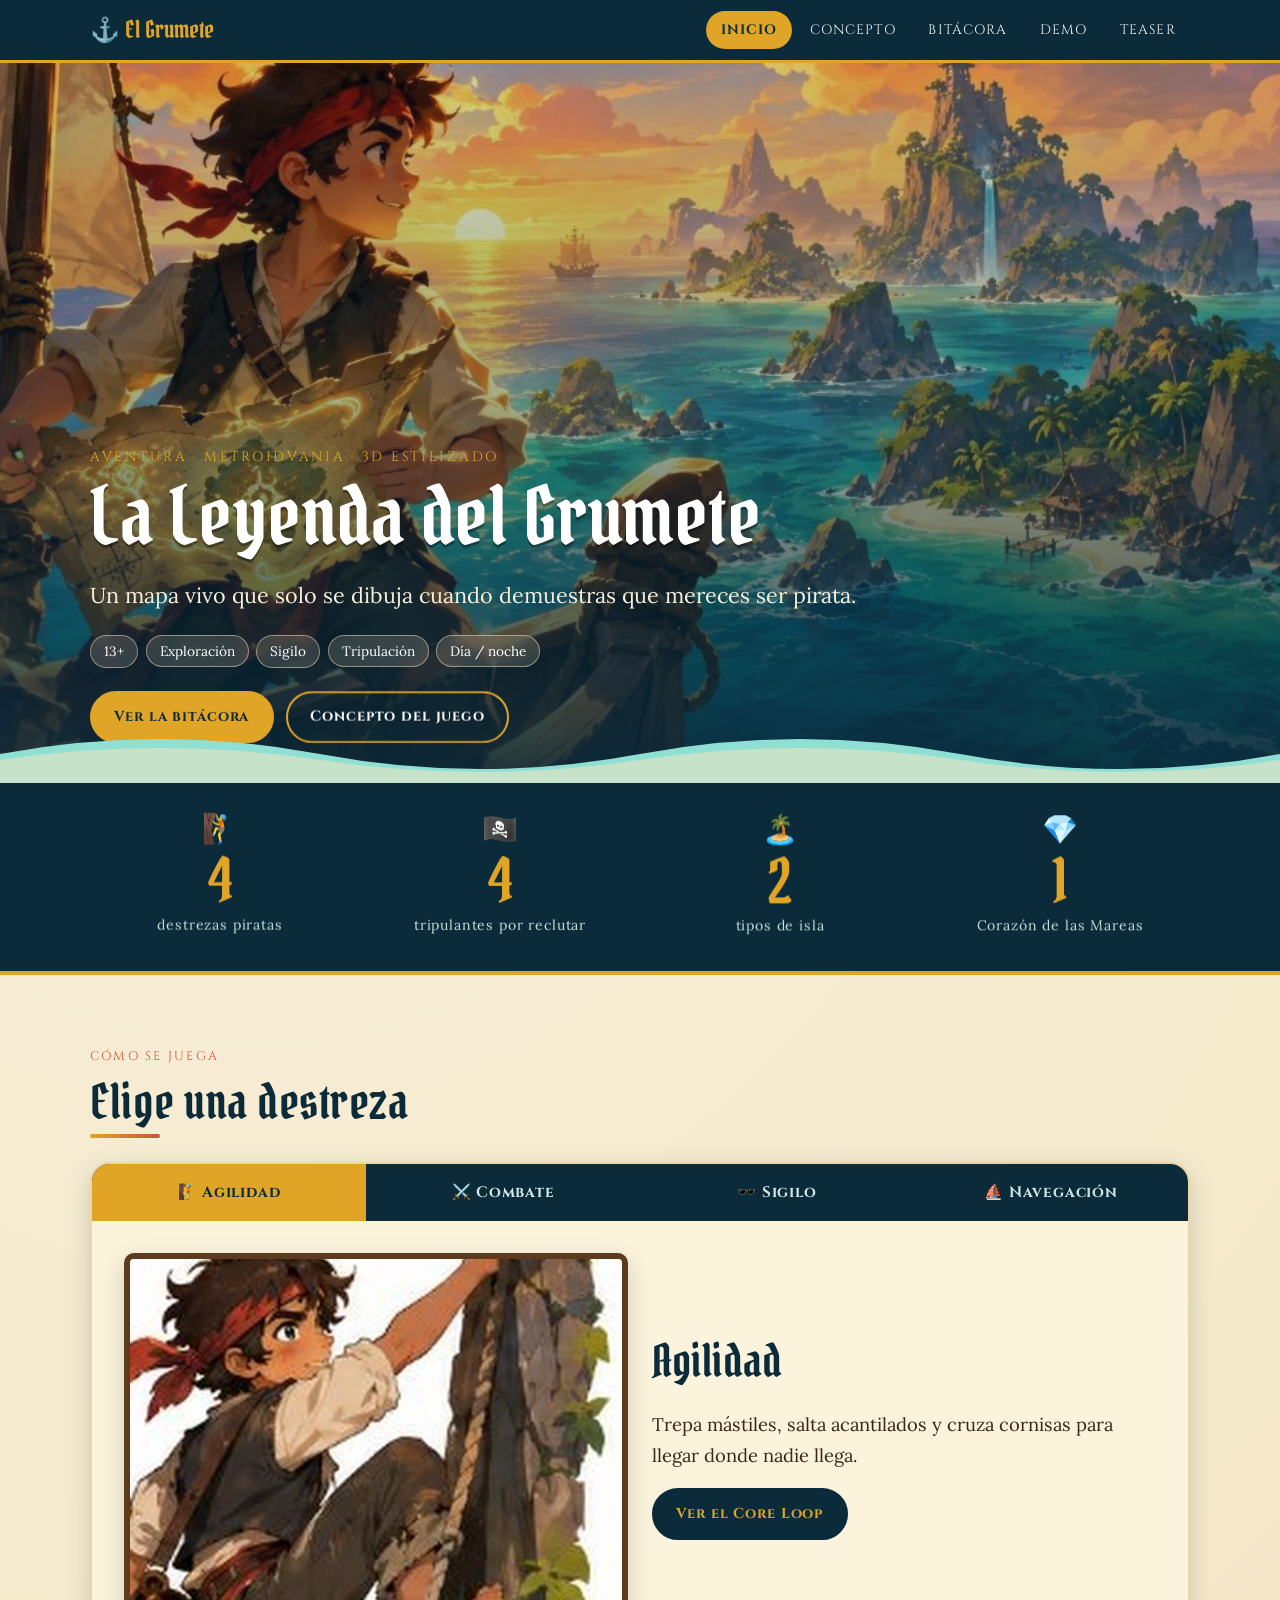
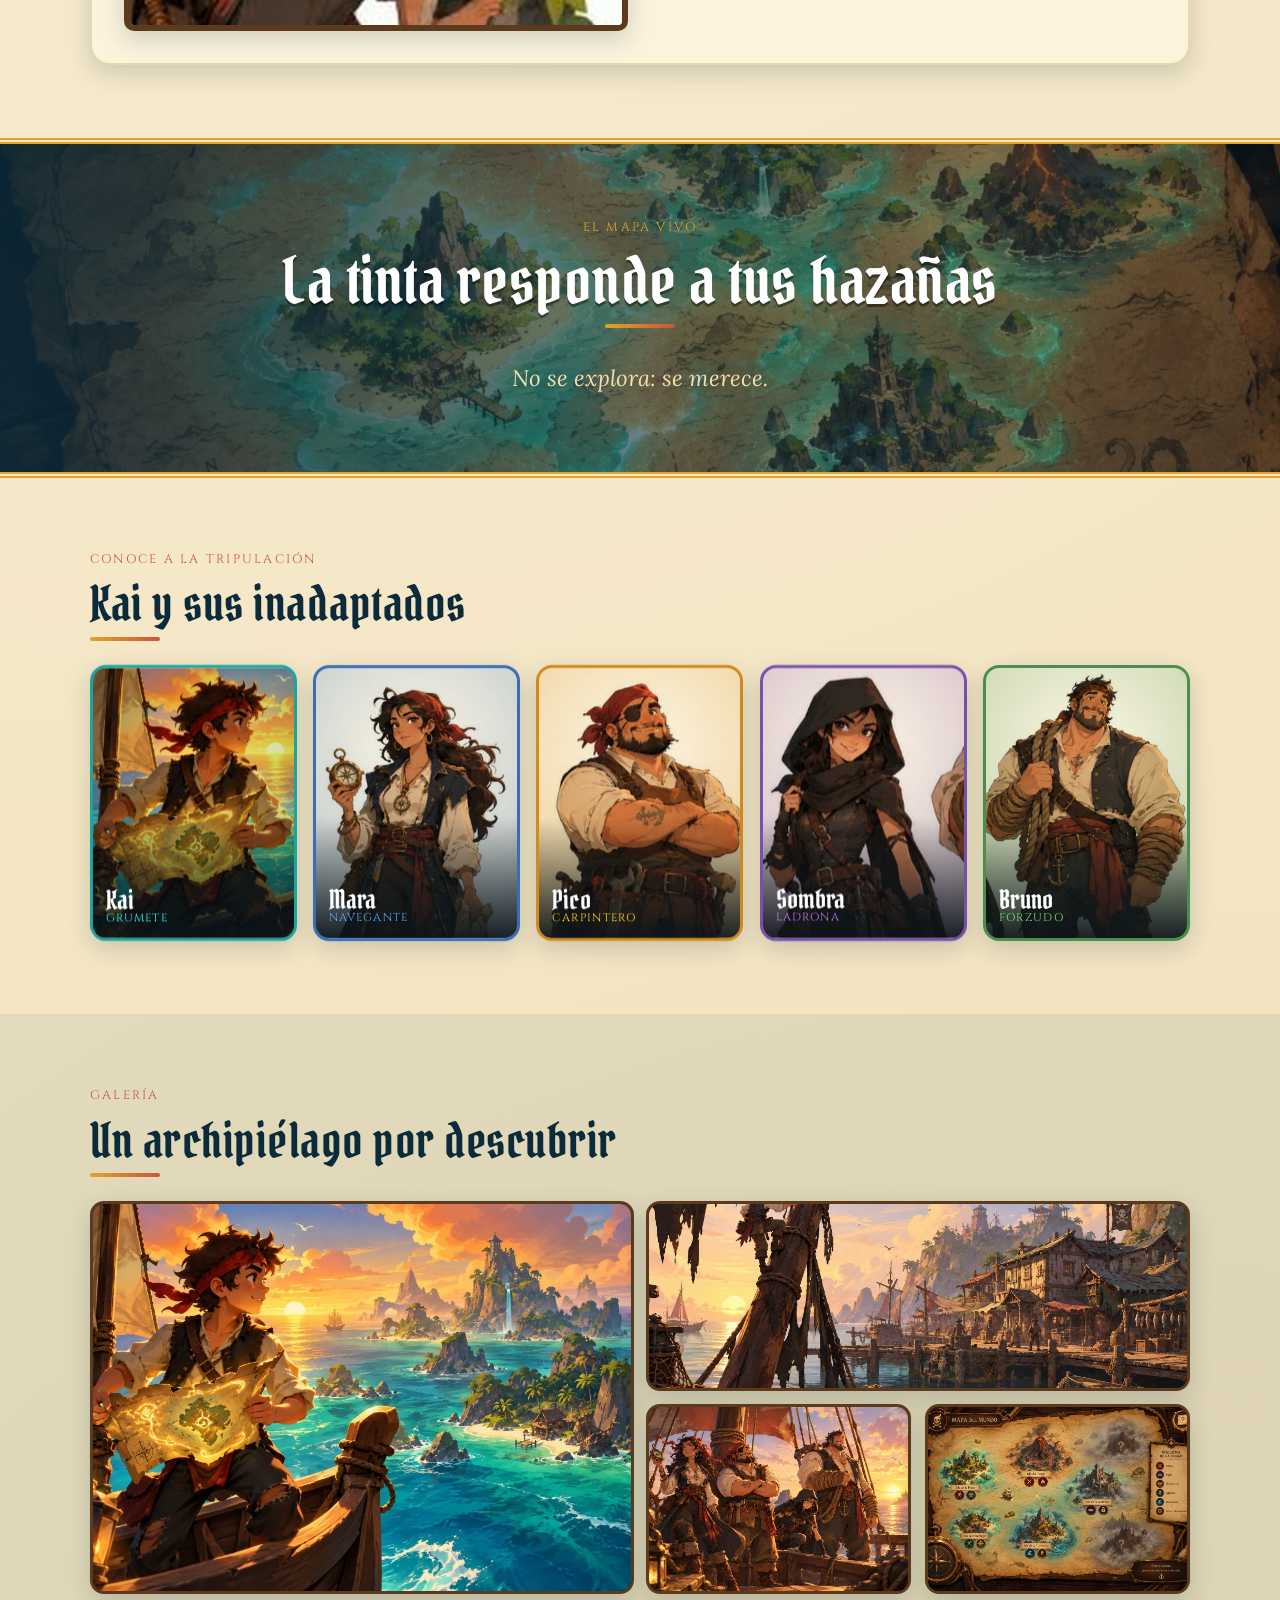
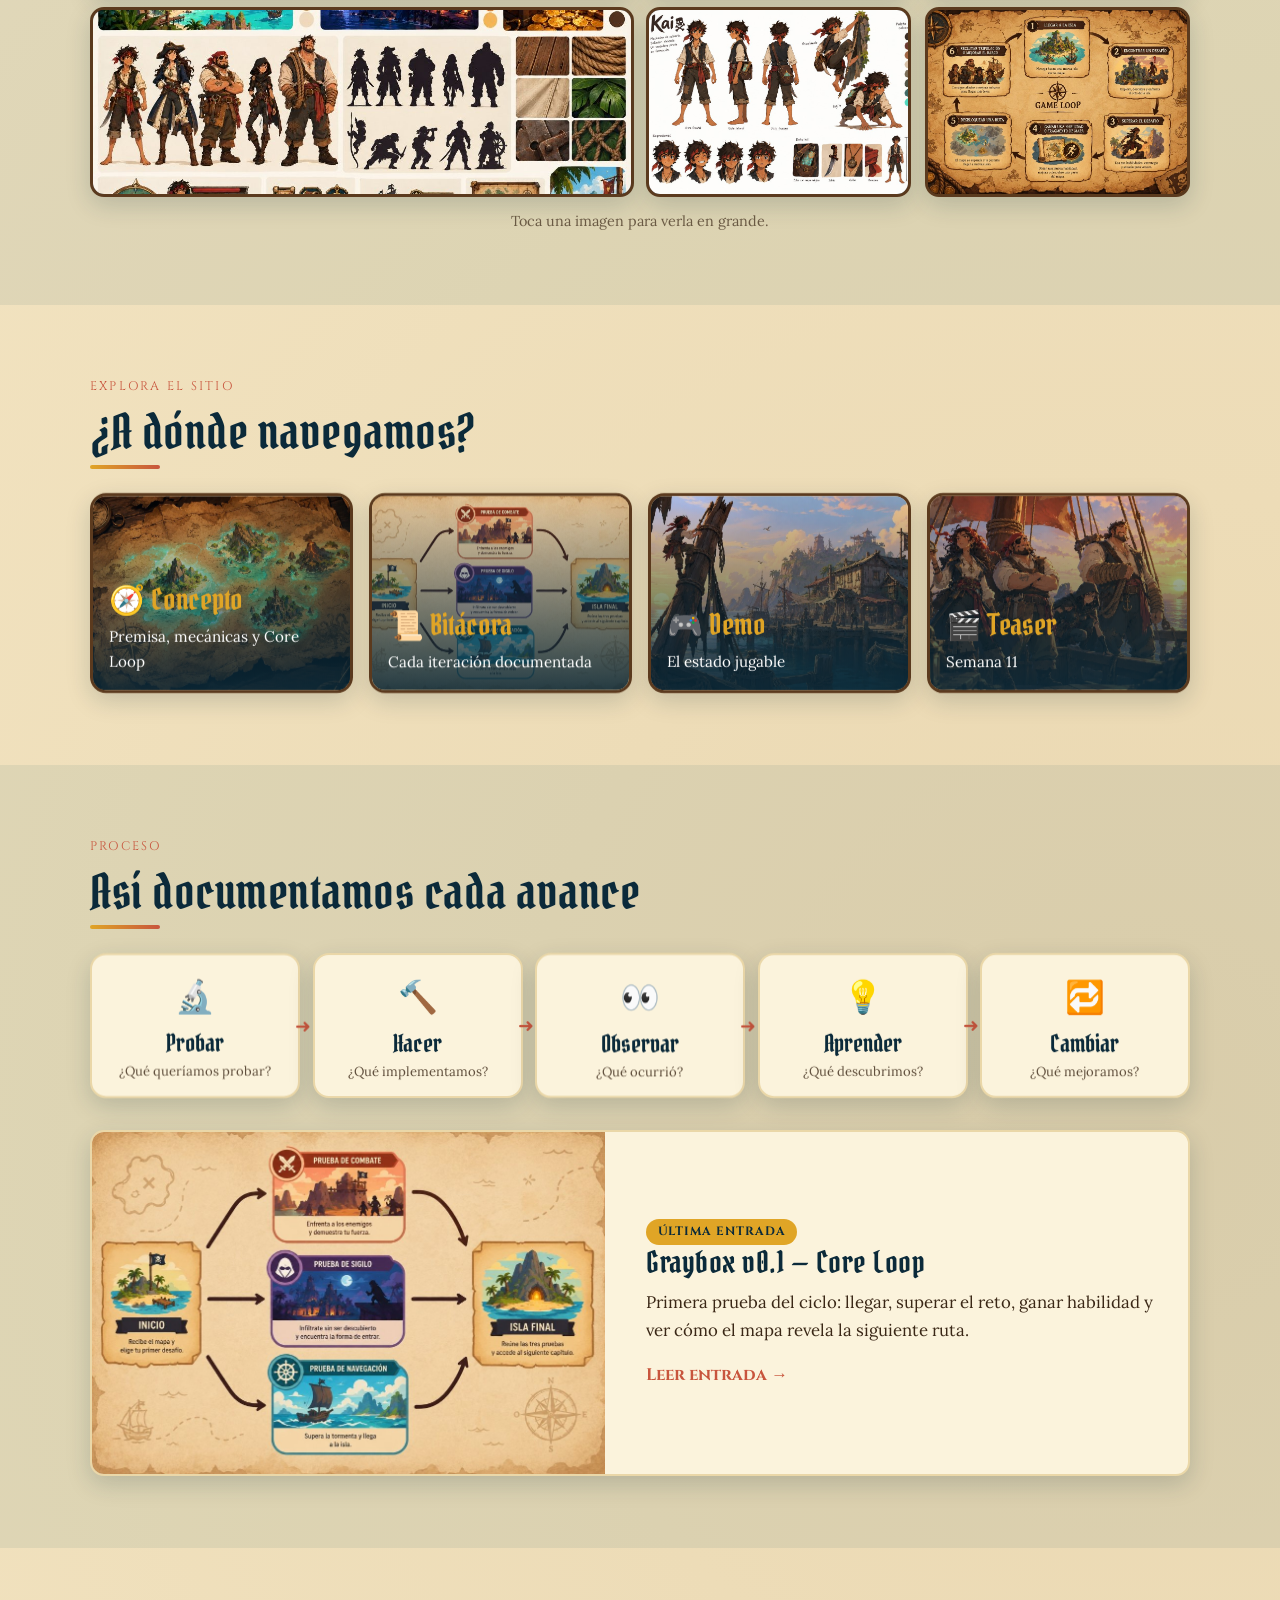
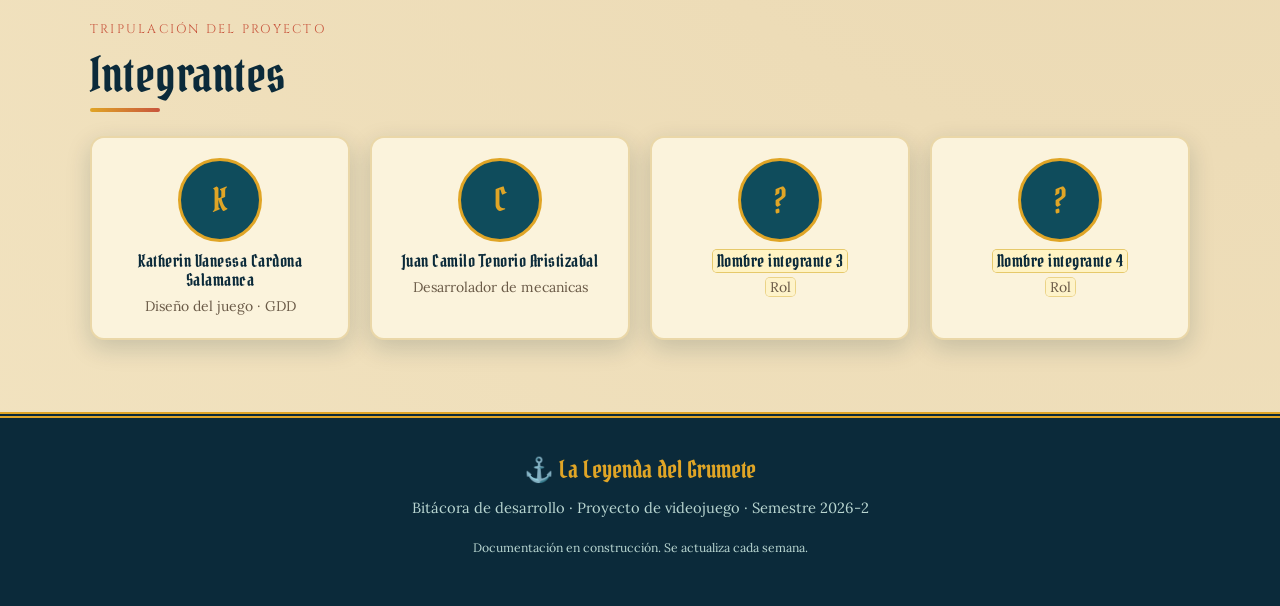
==== grumete/index.html @ 63e16394 "Add files via upload" ====
<!doctype html>
<html lang="es">
<head>
<meta charset="utf-8">
<meta name="viewport" content="width=device-width,initial-scale=1">
<title>Inicio · La Leyenda del Grumete</title>
<meta name="description" content="La Leyenda del Grumete: aventura y metroidvania pirata donde un mapa vivo revela islas cuando Kai demuestra su destreza.">
<meta name="theme-color" content="#0b2a3a">
<meta property="og:title" content="La Leyenda del Grumete">
<meta property="og:description" content="La Leyenda del Grumete: aventura y metroidvania pirata donde un mapa vivo revela islas cuando Kai demuestra su destreza.">
<meta property="og:image" content="img/hero.jpg">
<link rel="preconnect" href="https://fonts.googleapis.com">
<link rel="preconnect" href="https://fonts.gstatic.com" crossorigin>
<link href="https://fonts.googleapis.com/css2?family=Cinzel:wght@400;700&family=Lora:ital,wght@0,400;0,600;1,400&family=Pirata+One&display=swap" rel="stylesheet">
<link rel="stylesheet" href="style.css">
</head>
<body>
<a class="sr skip" href="#main">Saltar al contenido</a>
<header class="nav">
  <div class="wrap">
    <a class="brand" href="index.html">⚓ El Grumete</a>
    <button class="burger" aria-label="Abrir menú" aria-expanded="false" aria-controls="menu">☰</button>
    <nav aria-label="Principal"><ul id="menu"><li><a href="index.html" aria-current="page">Inicio</a></li><li><a href="concepto.html">Concepto</a></li><li><a href="bitacora.html">Bitácora</a></li><li><a href="demo.html">Demo</a></li><li><a href="teaser.html">Teaser</a></li></ul></nav>
  </div>
</header>
<main id="main">

<section class="hero">
  <img src="img/hero.jpg" alt="Kai, un joven grumete, mira un mapa mágico que brilla mientras navega entre islas al atardecer">
  <div class="wrap">
    <span class="kicker">Aventura · Metroidvania · 3D estilizado</span>
    <h1>La Leyenda del Grumete</h1>
    <p class="lead">Un mapa vivo que solo se dibuja cuando demuestras que mereces ser pirata.</p>
    <ul class="tags"><li>13+</li><li>Exploración</li><li>Sigilo</li><li>Tripulación</li><li>Día / noche</li></ul>
    <div class="btns">
      <a class="btn primary" href="bitacora.html">Ver la bitácora</a>
      <a class="btn ghost" href="concepto.html">Concepto del juego</a>
    </div>
  </div>
</section>

<section class="stats">
  <div class="wrap grid g4">
    <div class="stat reveal"><span class="icon">🧗</span><b data-count="4">0</b><small>destrezas piratas</small></div>
    <div class="stat reveal"><span class="icon">🏴‍☠️</span><b data-count="4">0</b><small>tripulantes por reclutar</small></div>
    <div class="stat reveal"><span class="icon">🏝️</span><b data-count="2">0</b><small>tipos de isla</small></div>
    <div class="stat reveal"><span class="icon">💎</span><b data-count="1">0</b><small>Corazón de las Mareas</small></div>
  </div>
</section>

<section class="block">
  <div class="wrap">
    <span class="eyebrow">Cómo se juega</span>
    <h2>Elige una destreza</h2>
    <div class="skills-tabs reveal">
      <div class="tablist" role="tablist" aria-label="Destrezas de Kai">
        <button role="tab" aria-selected="true" data-img="img/skill-agilidad.jpg" data-t="Agilidad" data-d="Trepa mástiles, salta acantilados y cruza cornisas para llegar donde nadie llega.">🧗 Agilidad</button>
        <button role="tab" aria-selected="false" data-img="img/loop-3.jpg" data-t="Combate" data-d="Duelos de espada: lee al rival, bloquea y contraataca. Solo en islas libres.">⚔️ Combate</button>
        <button role="tab" aria-selected="false" data-img="img/skill-sigilo.jpg" data-t="Sigilo" data-d="Escóndete en barriles y sombras. En las islas de la Corona nunca se pelea de frente.">🕶️ Sigilo</button>
        <button role="tab" aria-selected="false" data-img="img/loop-1.jpg" data-t="Navegación" data-d="Toma el timón, sigue las corrientes y llega a la siguiente isla del mapa.">⛵ Navegación</button>
      </div>
      <div class="tabpanel" role="tabpanel">
        <div class="tabimg frame"><img src="img/skill-agilidad.jpg" alt="Kai trepando"></div>
        <div class="tabtext"><h3>Agilidad</h3><p>Trepa mástiles, salta acantilados y cruza cornisas para llegar donde nadie llega.</p><a class="btn dark" href="concepto.html#core-loop">Ver el Core Loop</a></div>
      </div>
    </div>
  </div>
</section>

<section class="banner" data-parallax>
  <img src="img/mapa-vivo.jpg" alt="" loading="lazy">
  <div class="banner-in wrap reveal">
    <span class="eyebrow" style="color:var(--oro)">El mapa vivo</span>
    <h2>La tinta responde a tus hazañas</h2>
    <p>No se explora: se merece.</p>
  </div>
</section>

<section class="block">
  <div class="wrap">
    <span class="eyebrow">Conoce a la tripulación</span>
    <h2>Kai y sus inadaptados</h2>
    <div class="crew-strip">
      <a class="crew-chip reveal" href="concepto.html#personajes" style="--c:#1aa6a0"><img src="img/char-kai.jpg" alt="Kai" loading="lazy"><b>Kai</b><small>Grumete</small></a>
      <a class="crew-chip reveal" href="concepto.html#personajes" style="--c:#3b6fb5"><img src="img/char-mara.jpg" alt="Mara Nudos" loading="lazy"><b>Mara</b><small>Navegante</small></a>
      <a class="crew-chip reveal" href="concepto.html#personajes" style="--c:#d08a1d"><img src="img/char-pico.jpg" alt="Pico" loading="lazy"><b>Pico</b><small>Carpintero</small></a>
      <a class="crew-chip reveal" href="concepto.html#personajes" style="--c:#7a4fb0"><img src="img/char-sombra.jpg" alt="Sombra" loading="lazy"><b>Sombra</b><small>Ladrona</small></a>
      <a class="crew-chip reveal" href="concepto.html#personajes" style="--c:#4a8f4f"><img src="img/char-bruno.jpg" alt="Bruno" loading="lazy"><b>Bruno</b><small>Forzudo</small></a>
    </div>
  </div>
</section>

<section class="block" style="background:rgba(15,76,92,.08)">
  <div class="wrap">
    <span class="eyebrow">Galería</span>
    <h2>Un archipiélago por descubrir</h2>
    <div class="mosaic">
      <button class="m m1 reveal" data-full="img/hero.jpg" data-cap="Kai y el mapa vivo"><img src="img/hero.jpg" alt="Kai y el mapa vivo" loading="lazy"></button>
      <button class="m m2 reveal" data-full="img/nivel1-escena.jpg" data-cap="Caleta Gris: el mástil roto"><img src="img/nivel1-escena.jpg" alt="Caleta Gris" loading="lazy"></button>
      <button class="m reveal" data-full="img/tripulacion-barco.jpg" data-cap="La tripulación a bordo"><img src="img/tripulacion-barco.jpg" alt="Tripulación" loading="lazy"></button>
      <button class="m reveal" data-full="img/mapa-mundo.jpg" data-cap="Pantalla del mapa del mundo"><img src="img/mapa-mundo.jpg" alt="Mapa del mundo" loading="lazy"></button>
      <button class="m m3 reveal" data-full="img/estilo.jpg" data-cap="Moodboard: paleta, personajes y texturas"><img src="img/estilo.jpg" alt="Moodboard" loading="lazy"></button>
      <button class="m reveal" data-full="img/kai.jpg" data-cap="Hoja de personaje de Kai"><img src="img/kai.jpg" alt="Kai" loading="lazy" style="object-position:20% 30%"></button>
      <button class="m reveal" data-full="img/core-loop.jpg" data-cap="El Core Loop sobre el mapa"><img src="img/core-loop.jpg" alt="Core Loop" loading="lazy"></button>
    </div>
    <p class="hint">Toca una imagen para verla en grande.</p>
  </div>
</section>

<section class="block">
  <div class="wrap">
    <span class="eyebrow">Explora el sitio</span>
    <h2>¿A dónde navegamos?</h2>
    <div class="tiles">
      <a class="tile reveal" href="concepto.html"><img src="img/mapa-vivo.jpg" alt="" loading="lazy"><span><b>🧭 Concepto</b>Premisa, mecánicas y Core Loop</span></a>
      <a class="tile reveal" href="bitacora.html"><img src="img/nivel1-flujo.jpg" alt="" loading="lazy"><span><b>📜 Bitácora</b>Cada iteración documentada</span></a>
      <a class="tile reveal" href="demo.html"><img src="img/nivel1-escena.jpg" alt="" loading="lazy"><span><b>🎮 Demo</b>El estado jugable</span></a>
      <a class="tile reveal" href="teaser.html"><img src="img/tripulacion-barco.jpg" alt="" loading="lazy"><span><b>🎬 Teaser</b>Semana 11</span></a>
    </div>
  </div>
</section>

<section class="block" style="background:rgba(15,76,92,.08)">
  <div class="wrap">
    <span class="eyebrow">Proceso</span>
    <h2>Así documentamos cada avance</h2>
    <ol class="cycle">
      <li class="reveal"><span>🔬</span><b>Probar</b><small>¿Qué queríamos probar?</small></li>
      <li class="reveal"><span>🔨</span><b>Hacer</b><small>¿Qué implementamos?</small></li>
      <li class="reveal"><span>👀</span><b>Observar</b><small>¿Qué ocurrió?</small></li>
      <li class="reveal"><span>💡</span><b>Aprender</b><small>¿Qué descubrimos?</small></li>
      <li class="reveal"><span>🔁</span><b>Cambiar</b><small>¿Qué mejoramos?</small></li>
    </ol>
    <a class="card latest reveal" href="bitacora.html#v0-1">
      <img src="img/nivel1-flujo.jpg" alt="" loading="lazy">
      <div><span class="chip warn">Última entrada</span><h3>Graybox v0.1 — Core Loop</h3><p>Primera prueba del ciclo: llegar, superar el reto, ganar habilidad y ver cómo el mapa revela la siguiente ruta.</p><span class="more">Leer entrada →</span></div>
    </a>
  </div>
</section>

<section class="block">
  <div class="wrap">
    <span class="eyebrow">Tripulación del proyecto</span>
    <h2>Integrantes</h2>
    <div class="grid g4">
      <div class="card member reveal"><div class="avatar">K</div><h4>Katherin Vanessa Cardona Salamanca</h4><small>Diseño del juego · GDD</small></div>
      <div class="card member reveal"><div class="avatar">C</div><h4>Juan Camilo Tenorio Aristizabal</h4><small>Desarrolador de mecanicas</small></div>
      <div class="card member reveal"><div class="avatar">?</div><h4><span class="todo">Nombre integrante 3</span></h4><small><span class="todo">Rol</span></small></div>
      <div class="card member reveal"><div class="avatar">?</div><h4><span class="todo">Nombre integrante 4</span></h4><small><span class="todo">Rol</span></small></div>
    </div>
  </div>
</section>

</main>
<footer>
  <div class="wrap">
    <a class="brand" href="index.html">⚓ La Leyenda del Grumete</a>
    <p>Bitácora de desarrollo · Proyecto de videojuego · Semestre 2026-2</p>
    <p><small>Documentación en construcción. Se actualiza cada semana.</small></p>
  </div>
</footer>
<script src="js/anime.min.js" defer></script>
<script src="app.js" defer></script>
</body>
</html>
---- grumete/style.css ----
/* La Leyenda del Grumete — bitácora de desarrollo */
:root{
  --mar-oscuro:#0b2a3a;
  --mar:#0f4c5c;
  --turquesa:#1aa6a0;
  --espuma:#8fe0d2;
  --pergamino:#f4e6c4;
  --pergamino-2:#ead7a8;
  --tinta:#3a2716;
  --madera:#5b3a1e;
  --oro:#e0a526;
  --coral:#c8553d;
  --card:#fbf3dc;
  --radius:14px;
  --shadow:0 8px 24px rgba(11,42,58,.18);
}
*{box-sizing:border-box}
html{scroll-behavior:smooth}
body{
  margin:0;font-family:'Lora',Georgia,serif;font-size:1.05rem;line-height:1.65;
  color:var(--tinta);background:var(--pergamino);
  background-image:radial-gradient(circle at 20% 10%,rgba(255,255,255,.35),transparent 40%),
                   radial-gradient(circle at 90% 80%,rgba(160,110,40,.12),transparent 45%);
}
img{max-width:100%;height:auto;display:block}
a{color:var(--mar);text-underline-offset:3px}
h1,h2,h3,h4{font-family:'Pirata One','Cinzel',serif;font-weight:400;line-height:1.15;color:var(--mar-oscuro);margin:0 0 .5em;letter-spacing:.5px}
h1{font-size:clamp(2.6rem,8vw,5rem)}
h2{font-size:clamp(2rem,5vw,3rem)}
h3{font-size:clamp(1.4rem,3.5vw,1.9rem)}
p{margin:0 0 1em}
.wrap{width:min(1100px,100% - 2rem);margin-inline:auto}
.sr{position:absolute;left:-9999px}
.skip:focus{left:1rem;top:1rem;background:#fff;padding:.5rem 1rem;z-index:99}

/* NAV */
.nav{position:sticky;top:0;z-index:50;background:var(--mar-oscuro);color:#fff;border-bottom:3px solid var(--oro)}
.nav .wrap{display:flex;align-items:center;justify-content:space-between;min-height:60px}
.brand{font-family:'Pirata One',serif;font-size:1.5rem;color:var(--oro);text-decoration:none;display:flex;gap:.5rem;align-items:center}
.nav ul{list-style:none;display:flex;gap:.25rem;margin:0;padding:0}
.nav ul a{display:block;padding:.5rem .9rem;color:#e9f6f3;text-decoration:none;border-radius:999px;font-family:'Cinzel',serif;font-size:.85rem;letter-spacing:.08em;text-transform:uppercase}
.nav ul a:hover{background:rgba(255,255,255,.12)}
.nav ul a[aria-current=page]{background:var(--oro);color:var(--mar-oscuro);font-weight:700}
.burger{display:none;background:none;border:2px solid var(--oro);color:var(--oro);border-radius:8px;padding:.35rem .7rem;font-size:1.2rem;cursor:pointer}
@media (max-width:820px){
  .burger{display:block}
  .nav ul{display:none;position:absolute;left:0;right:0;top:100%;background:var(--mar-oscuro);flex-direction:column;padding:.5rem 1rem 1rem;border-bottom:3px solid var(--oro)}
  .nav ul.open{display:flex}
  .nav ul a{padding:.8rem 1rem;font-size:.95rem}
}

/* HERO */
.hero{position:relative;color:#fff;min-height:min(86vh,720px);display:grid;align-items:end;isolation:isolate;overflow:hidden}
.hero>img{position:absolute;inset:0;width:100%;height:100%;object-fit:cover;object-position:35% 40%;z-index:-2}
.hero::after{content:"";position:absolute;inset:0;z-index:-1;background:linear-gradient(180deg,rgba(11,42,58,.15) 0%,rgba(11,42,58,.35) 45%,rgba(11,42,58,.92) 100%)}
.hero .wrap{padding:6rem 0 2.5rem}
.hero h1{color:#fff;text-shadow:0 3px 0 rgba(0,0,0,.35);margin-bottom:.2em}
.hero .kicker{font-family:'Cinzel',serif;letter-spacing:.2em;text-transform:uppercase;font-size:.85rem;color:var(--oro)}
.hero p.lead{font-size:clamp(1.05rem,2.4vw,1.35rem);max-width:60ch;color:#f6efdc}
.tags{display:flex;flex-wrap:wrap;gap:.5rem;margin:1rem 0 0;padding:0;list-style:none}
.tags li{background:rgba(244,230,196,.16);border:1px solid rgba(244,230,196,.5);padding:.25rem .8rem;border-radius:999px;font-size:.85rem;backdrop-filter:blur(4px)}
.btns{display:flex;flex-wrap:wrap;gap:.75rem;margin-top:1.5rem}
.btn{display:inline-block;padding:.75rem 1.4rem;border-radius:999px;text-decoration:none;font-family:'Cinzel',serif;font-weight:700;letter-spacing:.06em;font-size:.9rem;border:2px solid var(--oro);transition:transform .15s}
.btn:hover{transform:translateY(-2px)}
.btn.primary{background:var(--oro);color:var(--mar-oscuro)}
.btn.ghost{color:#fff;background:transparent}
.btn.dark{background:var(--mar-oscuro);color:var(--oro);border-color:var(--mar-oscuro)}

/* SECCIONES */
section.block{padding:clamp(2.5rem,6vw,4.5rem) 0}
.page-head{background:var(--mar);color:#fff;padding:clamp(2.5rem,7vw,4.5rem) 0 clamp(2rem,5vw,3rem);border-bottom:6px double var(--oro);position:relative;overflow:hidden}
.page-head h1{color:#fff;font-size:clamp(2.4rem,7vw,4rem);margin:0}
.page-head p{color:#cdeee8;max-width:62ch;margin:.6rem 0 0;font-size:1.1rem}
.page-head::before{content:"";position:absolute;inset:0;opacity:.14;background:repeating-radial-gradient(circle at 85% 120%,transparent 0 22px,#fff 23px 24px)}
.page-head .wrap{position:relative}
.eyebrow{font-family:'Cinzel',serif;text-transform:uppercase;letter-spacing:.18em;font-size:.78rem;color:var(--coral);margin-bottom:.4rem;display:block}
.page-head .eyebrow{color:var(--oro)}
.grid{display:grid;gap:1.25rem}
.g2{grid-template-columns:repeat(auto-fit,minmax(min(100%,320px),1fr))}
.g3{grid-template-columns:repeat(auto-fit,minmax(min(100%,250px),1fr))}
.g4{grid-template-columns:repeat(auto-fit,minmax(min(100%,210px),1fr))}
.split{display:grid;gap:2rem;align-items:center;grid-template-columns:1fr}
@media (min-width:860px){.split{grid-template-columns:1.1fr 1fr}.split.rev>:first-child{order:2}}
.card{background:var(--card);border:2px solid var(--pergamino-2);border-radius:var(--radius);padding:1.25rem 1.4rem;box-shadow:var(--shadow);position:relative}
.card h3,.card h4{margin-bottom:.3em}
.card.dark{background:var(--mar-oscuro);color:#e6f3f0;border-color:var(--mar)}
.card.dark h3,.card.dark h4{color:var(--oro)}
.frame{border:6px solid var(--madera);border-radius:10px;box-shadow:var(--shadow),inset 0 0 0 2px var(--oro);overflow:hidden;background:#000}
figure{margin:0}
figcaption{font-size:.88rem;font-style:italic;opacity:.8;margin-top:.5rem;text-align:center}
.icon{font-size:2rem;line-height:1;margin-bottom:.4rem;display:block}
.divider{height:22px;background:center/contain no-repeat url("data:image/svg+xml,%3Csvg xmlns='http://www.w3.org/2000/svg' viewBox='0 0 300 22'%3E%3Cpath d='M0 11h120M180 11h120' stroke='%23b58a3a' stroke-width='2'/%3E%3Ctext x='150' y='17' font-size='18' text-anchor='middle' fill='%23b58a3a'%3E⚓%3C/text%3E%3C/svg%3E");margin:1rem 0}

/* Integrantes */
.member{text-align:center}
.avatar{width:84px;height:84px;border-radius:50%;margin:0 auto .6rem;background:var(--mar);color:var(--oro);display:grid;place-items:center;font-family:'Pirata One',serif;font-size:2rem;border:3px solid var(--oro)}
.member small{display:block;opacity:.75}

/* Destrezas / barras */
.skill{display:flex;gap:.9rem;align-items:flex-start}
.skill .icon{margin:0;flex:none}

/* tabla */
.table-wrap{overflow-x:auto;border-radius:var(--radius);box-shadow:var(--shadow)}
table{border-collapse:collapse;width:100%;background:var(--card);min-width:520px}
th,td{padding:.75rem 1rem;text-align:left;border-bottom:1px solid var(--pergamino-2);vertical-align:top}
th{background:var(--mar-oscuro);color:var(--oro);font-family:'Cinzel',serif;font-size:.85rem;letter-spacing:.06em;text-transform:uppercase}

/* Bitácora */
.timeline{position:relative;margin:0;padding:0 0 0 0;list-style:none}
.entry{background:var(--card);border:2px solid var(--pergamino-2);border-radius:var(--radius);box-shadow:var(--shadow);overflow:hidden;margin-bottom:2rem}
.entry-head{display:flex;flex-wrap:wrap;gap:.5rem 1rem;align-items:center;justify-content:space-between;background:var(--mar-oscuro);color:#fff;padding:1rem 1.4rem}
.entry-head h3{color:var(--oro);margin:0}
.chip{display:inline-block;font-family:'Cinzel',serif;font-size:.75rem;letter-spacing:.08em;text-transform:uppercase;padding:.2rem .7rem;border-radius:999px;background:rgba(255,255,255,.14);color:#fff}
.chip.warn{background:var(--oro);color:var(--mar-oscuro);font-weight:700}
.entry-body{padding:1.4rem}
.qa{display:grid;gap:1.1rem}
.qa>div{padding-left:1rem;border-left:4px solid var(--turquesa)}
.qa h4{font-family:'Cinzel',serif;font-size:.95rem;text-transform:uppercase;letter-spacing:.08em;color:var(--mar);margin-bottom:.3rem}
.qa ul{margin:.2rem 0 0;padding-left:1.2rem}
.evidence{display:grid;gap:1rem;grid-template-columns:repeat(auto-fit,minmax(min(100%,300px),1fr));margin-top:.6rem}
.placeholder{border:3px dashed var(--coral);border-radius:10px;padding:1.5rem 1rem;text-align:center;background:repeating-linear-gradient(45deg,rgba(200,85,61,.06) 0 12px,transparent 12px 24px);color:var(--coral);display:grid;place-content:center;min-height:190px;font-size:.95rem}
.placeholder b{display:block;font-size:1.05rem}
.todo{background:#fff3c4;border-radius:4px;padding:0 .25rem;box-shadow:0 0 0 1px #e6c96b}
.next{counter-reset:n;list-style:none;padding:0;margin:.3rem 0 0}
.next li{counter-increment:n;display:flex;gap:.7rem;margin-bottom:.4rem}
.next li::before{content:counter(n);flex:none;width:1.7rem;height:1.7rem;border-radius:50%;background:var(--coral);color:#fff;display:grid;place-items:center;font-size:.85rem;font-weight:700;margin-top:.15rem}
.empty-next{border:2px dashed var(--turquesa);border-radius:var(--radius);padding:1.5rem;text-align:center;color:var(--mar);background:rgba(26,166,160,.07)}
.pending{display:grid;gap:.6rem}
.pending li{list-style:none}

/* Demo / teaser */
.screen{aspect-ratio:16/9;width:100%;display:grid;place-items:center;text-align:center;color:#fff;background:var(--mar-oscuro) center/cover;position:relative;isolation:isolate}
.screen::before{content:"";position:absolute;inset:0;background:rgba(11,42,58,.7);z-index:-1}
.screen .play{width:84px;height:84px;border-radius:50%;background:var(--oro);color:var(--mar-oscuro);display:grid;place-items:center;font-size:2.2rem;margin:0 auto 1rem;padding-left:.35rem;opacity:.8}
.screen h3{color:#fff}
.screen iframe{position:absolute;inset:0;width:100%;height:100%;border:0}
.controls{display:grid;grid-template-columns:auto 1fr;gap:.4rem 1rem;margin:0}
.controls dt{font-family:'Cinzel',serif;font-weight:700}
.controls dd{margin:0}
kbd{background:var(--mar-oscuro);color:var(--oro);border-radius:5px;padding:.05rem .45rem;font-size:.85em}
.status{display:flex;flex-wrap:wrap;gap:.6rem;list-style:none;padding:0;margin:0}
.status li{padding:.35rem .9rem;border-radius:999px;border:2px solid var(--madera);background:var(--card);font-size:.9rem}
.status li.done{background:var(--turquesa);color:#fff;border-color:var(--turquesa)}

/* Footer */
footer{background:var(--mar-oscuro);color:#b9d6d1;padding:2rem 0;text-align:center;border-top:6px double var(--oro);font-size:.92rem}
footer .brand{justify-content:center;margin-bottom:.4rem}
footer a{color:var(--oro)}
.esrb{width:70px;border-radius:4px;background:#fff}
.esrb-row{display:flex;gap:1rem;align-items:center}


/* ===== Core Loop rediseñado ===== */
.loop-layout{display:grid;gap:2rem;align-items:start}
@media (min-width:900px){.loop-layout{grid-template-columns:minmax(300px,.85fr) 1.15fr}.loop-layout .compass{position:sticky;top:90px;margin:0 auto}}
.loop{list-style:none;padding:0;margin:0;counter-reset:l;display:grid;gap:1rem;position:relative}
.loop::before{content:"";position:absolute;left:34px;top:20px;bottom:20px;width:0;border-left:3px dashed rgba(181,138,58,.6);z-index:0}
.loop li{counter-increment:l;position:relative;z-index:1;display:grid;grid-template-columns:132px 1fr;gap:1rem;align-items:center;background:var(--card);border:2px solid var(--madera);border-radius:var(--radius);padding:.6rem .9rem .6rem .6rem;box-shadow:var(--shadow);text-align:left;overflow:hidden}
.loop li::before{content:counter(l);position:absolute;left:.35rem;top:.35rem;width:32px;height:32px;border-radius:50%;background:var(--oro);color:var(--mar-oscuro);font-family:'Pirata One',serif;font-size:1.3rem;display:grid;place-items:center;border:2px solid var(--madera);z-index:2;transform:none;top:.35rem;left:.35rem}
.loop li img{width:132px;aspect-ratio:3/2;object-fit:cover;border-radius:8px;border:2px solid var(--pergamino-2);transition:transform .4s}
.loop li:hover img{transform:scale(1.08) rotate(-1deg)}
.loop li b{display:block;font-family:'Cinzel',serif;font-size:1rem;color:var(--mar-oscuro);margin-bottom:.15rem}
.loop li span{font-size:.95rem;line-height:1.45}
.loop li.on{transform:translateX(6px)}
@media (max-width:480px){.loop li{grid-template-columns:96px 1fr}.loop li img{width:96px}.loop::before{display:none}}

/* ===== Personajes ===== */
.chars{display:grid;gap:1.5rem;grid-template-columns:repeat(auto-fit,minmax(min(100%,270px),1fr))}
.char{--c:#1aa6a0;position:relative;border-radius:18px;overflow:hidden;background:#1a1410;color:#f6efdc;box-shadow:var(--shadow);border:3px solid var(--c);display:flex;flex-direction:column}
.char::after{content:"";position:absolute;inset:0;border-radius:15px;box-shadow:inset 0 0 0 2px rgba(255,255,255,.18);pointer-events:none}
.char-art{position:relative;aspect-ratio:4/4.2;overflow:hidden;background:radial-gradient(circle at 50% 30%,#fff8e6 0,color-mix(in srgb,var(--c) 45%,#fff3d1) 70%,var(--c) 130%)}
.char-art img,.char-art svg.voss{position:absolute;inset:0;width:100%;height:100%;object-fit:cover;object-position:50% 12%;mix-blend-mode:multiply;transition:transform .5s ease}
.char-art svg.voss{mix-blend-mode:normal}
.char:hover .char-art img,.char:hover .char-art svg.voss{transform:scale(1.07) translateY(-2%)}
.char-role{position:absolute;left:.8rem;top:.8rem;background:var(--c);color:#fff;font-family:'Cinzel',serif;font-size:.72rem;letter-spacing:.14em;text-transform:uppercase;padding:.25rem .7rem;border-radius:999px;box-shadow:0 3px 8px rgba(0,0,0,.35);font-weight:700}
.char-body{padding:1rem 1.1rem 1.2rem;background:linear-gradient(180deg,color-mix(in srgb,var(--c) 25%,#1a1410),#1a1410);flex:1}
.char-body h4{color:#fff;font-size:1.6rem;margin:0 0 .25rem}
.char-body p{font-size:.95rem;margin:0 0 .8rem;color:#e8dcc0}
.chips{list-style:none;margin:0;padding:0;display:flex;flex-wrap:wrap;gap:.4rem}
.chips li{font-size:.78rem;padding:.2rem .65rem;border-radius:999px;background:rgba(255,255,255,.1);border:1px solid color-mix(in srgb,var(--c) 70%,#fff);transition:background .2s,transform .2s}
.chips li:hover{background:var(--c);transform:translateY(-2px)}

/* ===== Inicio ===== */
.stats{background:var(--mar-oscuro);color:#fff;border-bottom:4px solid var(--oro);padding:1.6rem 0}
.stat{text-align:center;padding:.4rem}
.stat .icon{font-size:1.8rem}
.stat b{display:block;font-family:'Pirata One',serif;font-size:clamp(2.6rem,7vw,3.8rem);font-weight:400;color:var(--oro);line-height:1}
.stat small{color:#bfe3dc;letter-spacing:.06em;font-size:.88rem}

.skills-tabs{background:var(--card);border:2px solid var(--pergamino-2);border-radius:20px;box-shadow:var(--shadow);overflow:hidden}
.tablist{display:flex;flex-wrap:wrap;background:var(--mar-oscuro)}
.tablist button{flex:1 1 130px;font:inherit;font-family:'Cinzel',serif;font-weight:700;letter-spacing:.05em;font-size:.95rem;padding:1rem .8rem;border:0;background:transparent;color:#cfe9e4;cursor:pointer;transition:background .25s,color .25s,transform .2s;position:relative}
.tablist button:hover{background:rgba(255,255,255,.1);color:#fff}
.tablist button[aria-selected=true]{background:var(--oro);color:var(--mar-oscuro)}
.tablist button:active{transform:scale(.97)}
.tabpanel{display:grid;gap:1.5rem;padding:1.5rem;align-items:center}
@media (min-width:760px){.tabpanel{grid-template-columns:1fr 1fr;padding:2rem}}
.tabimg{aspect-ratio:4/3}
.tabimg img{width:100%;height:100%;object-fit:cover;object-position:50% 25%;background:var(--pergamino-2)}
.tabtext h3{font-size:clamp(2rem,5vw,2.8rem)}
.tabtext p{font-size:1.15rem}

.banner{position:relative;min-height:340px;display:grid;align-items:center;color:#fff;overflow:hidden;isolation:isolate;text-align:center;border-block:6px double var(--oro)}
.banner>img{position:absolute;left:0;top:-15%;width:100%;height:130%;object-fit:cover;z-index:-2}
.banner::after{content:"";position:absolute;inset:0;background:linear-gradient(90deg,rgba(11,42,58,.85),rgba(11,42,58,.35));z-index:-1}
.banner h2{color:#fff;font-size:clamp(2.2rem,6vw,4rem);text-shadow:0 3px 0 rgba(0,0,0,.4)}
.banner h2::after{margin-inline:auto}
.banner p{font-size:1.4rem;font-style:italic;color:#f5deb0;margin:0}
.banner-in{padding:3rem 0}

.crew-strip{display:grid;gap:1rem;grid-template-columns:repeat(auto-fit,minmax(min(46%,170px),1fr))}
.crew-chip{--c:#1aa6a0;position:relative;display:block;border-radius:16px;overflow:hidden;text-decoration:none;color:#fff;aspect-ratio:3/4;border:3px solid var(--c);box-shadow:var(--shadow);background:radial-gradient(circle at 50% 30%,#fff8e6,color-mix(in srgb,var(--c) 40%,#fff3d1))}
.crew-chip img{position:absolute;inset:0;width:100%;height:100%;object-fit:cover;object-position:50% 10%;mix-blend-mode:multiply;transition:transform .45s}
.crew-chip::after{content:"";position:absolute;inset:auto 0 0 0;height:45%;background:linear-gradient(transparent,rgba(11,20,25,.92))}
.crew-chip b,.crew-chip small{position:absolute;left:.8rem;z-index:1}
.crew-chip b{bottom:1.6rem;font-family:'Pirata One',serif;font-weight:400;font-size:1.6rem;line-height:1}
.crew-chip small{bottom:.7rem;color:var(--c);filter:brightness(1.6);font-family:'Cinzel',serif;letter-spacing:.1em;text-transform:uppercase;font-size:.7rem}
.crew-chip:hover img{transform:scale(1.1) translateY(-3%)}
.crew-chip:hover{border-color:var(--oro)}

.mosaic{display:grid;gap:.8rem;grid-template-columns:repeat(2,1fr);grid-auto-rows:150px}
@media (min-width:760px){.mosaic{grid-template-columns:repeat(4,1fr);grid-auto-rows:190px}}
.m{position:relative;border:0;padding:0;overflow:hidden;border-radius:14px;cursor:zoom-in;box-shadow:var(--shadow);background:#000;border:3px solid var(--madera)}
.m img{width:100%;height:100%;object-fit:cover;transition:transform .5s,filter .3s}
.m:hover img{transform:scale(1.1);filter:brightness(1.08) saturate(1.1)}
.m::after{content:"🔍";position:absolute;right:.5rem;bottom:.5rem;background:rgba(11,42,58,.75);border-radius:50%;width:34px;height:34px;display:grid;place-items:center;opacity:0;transform:scale(.6);transition:.25s}
.m:hover::after,.m:focus-visible::after{opacity:1;transform:none}
.m1{grid-column:span 2;grid-row:span 2}
.m2{grid-column:span 2}
.m3{grid-column:span 2}
.hint{text-align:center;font-size:.9rem;opacity:.7;margin:.8rem 0 0}
dialog.lightbox{border:0;padding:0;background:transparent;max-width:min(96vw,1100px);width:100%;overflow:visible}
dialog.lightbox::backdrop{background:rgba(5,15,22,.88)}
dialog.lightbox img{width:100%;max-height:82vh;object-fit:contain;border-radius:12px;border:4px solid var(--oro);background:#000}
dialog.lightbox p{color:#f6efdc;text-align:center;margin:.6rem 0 0}
dialog.lightbox button{position:absolute;right:-6px;top:-18px;width:40px;height:40px;border-radius:50%;border:2px solid var(--oro);background:var(--mar-oscuro);color:var(--oro);font-size:1.2rem;cursor:pointer;transition:transform .2s}
dialog.lightbox button:hover{transform:rotate(90deg) scale(1.1)}
dialog.lightbox[open]{animation:pop .3s ease-out}
@keyframes pop{from{opacity:0;transform:scale(.92)}}

.tiles{display:grid;gap:1rem;grid-template-columns:repeat(auto-fit,minmax(min(100%,240px),1fr))}
.tile{position:relative;display:block;min-height:200px;border-radius:16px;overflow:hidden;color:#fff;text-decoration:none;border:3px solid var(--madera);box-shadow:var(--shadow);isolation:isolate}
.tile img{position:absolute;inset:0;width:100%;height:100%;object-fit:cover;z-index:-2;transition:transform .6s}
.tile::after{content:"";position:absolute;inset:0;background:linear-gradient(180deg,rgba(11,42,58,.05),rgba(11,42,58,.88));z-index:-1;transition:background .3s}
.tile span{position:absolute;left:1rem;right:1rem;bottom:1rem;font-size:.95rem}
.tile b{display:block;font-family:'Pirata One',serif;font-weight:400;font-size:1.8rem;color:var(--oro)}
.tile:hover img{transform:scale(1.12)}
.tile:hover{border-color:var(--oro)}

.cycle{list-style:none;margin:1.5rem 0 2rem;padding:0;display:grid;gap:.8rem;grid-template-columns:repeat(auto-fit,minmax(min(46%,150px),1fr));counter-reset:c}
.cycle li{position:relative;text-align:center;background:var(--card);border:2px solid var(--pergamino-2);border-radius:16px;padding:1rem .6rem;box-shadow:var(--shadow);transition:transform .25s,border-color .25s}
.cycle li:hover{transform:translateY(-5px);border-color:var(--turquesa)}
.cycle li span{font-size:2rem;display:block}
.cycle li b{font-family:'Pirata One',serif;font-weight:400;font-size:1.5rem;color:var(--mar-oscuro);display:block}
.cycle li small{opacity:.8;font-size:.82rem;display:block;line-height:1.3}
@media (min-width:900px){.cycle li:not(:last-child)::after{content:"➜";position:absolute;right:-.85rem;top:50%;transform:translateY(-50%);color:var(--coral);font-size:1.2rem;z-index:2}}
a.latest{display:grid;gap:1.2rem;text-decoration:none;color:inherit;align-items:center;padding:0;overflow:hidden}
@media (min-width:760px){a.latest{grid-template-columns:1fr 1.1fr}}
a.latest img{width:100%;height:100%;object-fit:cover;min-height:180px}
a.latest>div{padding:1.4rem}
a.latest .more{font-family:'Cinzel',serif;font-weight:700;color:var(--coral);transition:letter-spacing .25s}
a.latest:hover .more{letter-spacing:.08em}

/* ===== Microinteracciones y animaciones ===== */
.reveal{opacity:0;will-change:opacity,transform}
.reveal.in{opacity:1;transition:opacity .3s}
.no-anime .reveal{transition:opacity .5s,transform .5s;transform:translateY(14px)}
.no-anime .reveal.in{transform:none}

/* Barra de progreso de scroll */
.progress{position:fixed;left:0;top:0;height:4px;width:100%;background:linear-gradient(90deg,var(--turquesa),var(--oro));transform:scaleX(0);transform-origin:left;z-index:100;pointer-events:none}

/* Enlaces */
main a:not(.btn):not(.card):not(.brand){text-decoration-color:rgba(15,76,92,.35);text-decoration-thickness:1px;transition:text-decoration-color .2s,text-decoration-thickness .2s,color .2s}
main a:not(.btn):not(.card):not(.brand):hover{text-decoration-color:var(--coral);text-decoration-thickness:3px;color:var(--coral)}
.brand{transition:transform .25s}
.brand:hover{transform:rotate(-2deg) scale(1.05)}
.nav ul a{position:relative;transition:background .2s,color .2s,transform .2s}
.nav ul a:not([aria-current]):hover{transform:translateY(-2px);color:var(--oro)}
.nav ul a:focus-visible,.btn:focus-visible,a:focus-visible,.burger:focus-visible{outline:3px solid var(--oro);outline-offset:3px}
.burger{transition:transform .2s,background .2s}
.burger:hover{background:rgba(224,165,38,.18);transform:scale(1.06)}
.burger:active{transform:scale(.94)}

/* Botones: brillo + ondas */
.btn{position:relative;overflow:hidden;transition:transform .2s,box-shadow .25s,background .25s,color .25s;will-change:transform}
.btn::before{content:"";position:absolute;inset:0;background:linear-gradient(110deg,transparent 30%,rgba(255,255,255,.55) 50%,transparent 70%);transform:translateX(-120%);transition:transform .5s}
.btn:hover::before{transform:translateX(120%)}
.btn:hover{box-shadow:0 8px 20px rgba(0,0,0,.3)}
.btn.ghost:hover{background:var(--oro);color:var(--mar-oscuro)}
.btn.dark:hover{background:var(--mar)}
.btn:active{transform:scale(.96)!important}
.ripple{position:absolute;border-radius:50%;background:rgba(255,255,255,.6);transform:scale(0);animation:rip .5s ease-out forwards;pointer-events:none}
@keyframes rip{to{transform:scale(4);opacity:0}}

/* Tarjetas e imágenes */
.card,.loop li,.entry{transition:box-shadow .3s,border-color .3s,transform .3s}
.card:hover,.loop li:hover{box-shadow:0 14px 32px rgba(11,42,58,.28);border-color:var(--oro)}
a.card:hover h3{color:var(--coral)}
.tilt{transform-style:preserve-3d;transition:transform .35s ease-out,box-shadow .3s,border-color .3s}
.tilt.moving{transition:box-shadow .3s,border-color .3s}
.frame img{transition:transform .5s ease}
.frame:hover img{transform:scale(1.05)}
.tags li{transition:transform .2s,background .2s}
.tags li:hover{transform:translateY(-3px);background:rgba(224,165,38,.3)}
.status li{transition:transform .2s}
.status li:hover{transform:translateY(-2px) rotate(-1.5deg)}
kbd{transition:transform .15s}
kbd:hover{transform:translateY(-2px)}
.icon{display:inline-block;transition:transform .3s}
.card:hover .icon{transform:scale(1.2) rotate(-8deg)}
.avatar{transition:transform .4s cubic-bezier(.3,1.6,.5,1)}
.member:hover .avatar{transform:scale(1.12) rotate(6deg)}
.play{transition:transform .25s,opacity .25s}
.screen:hover .play{transform:scale(1.12);opacity:1}

/* Títulos: subrayado de tinta */
section h2::after{content:"";display:block;height:4px;width:70px;margin-top:.35rem;border-radius:4px;background:linear-gradient(90deg,var(--oro),var(--coral));transform:scaleX(0);transform-origin:left;transition:transform .5s ease-out .1s}
section h2.ink::after{transform:scaleX(1)}

/* Hero */
.hero>img{transform:scale(1.08);will-change:transform}
.glow{position:absolute;inset:0;z-index:-1;pointer-events:none;background:radial-gradient(260px circle at var(--mx,50%) var(--my,40%),rgba(255,214,120,.35),transparent 70%);opacity:0;transition:opacity .4s}
.hero:hover .glow{opacity:1}
.hero h1 .ch{display:inline-block;will-change:transform,opacity}
.hero h1 .ch:hover{color:var(--oro);transform:translateY(-6px) rotate(-4deg);transition:transform .2s,color .2s}
.waves{position:absolute;left:0;bottom:-1px;width:100%;height:60px;overflow:hidden;pointer-events:none}
.waves svg{position:absolute;bottom:0;left:0;width:200%;height:100%;animation:wave 14s linear infinite}
.waves svg+svg{animation-duration:9s;animation-direction:reverse;opacity:.55;height:80%}
@keyframes wave{to{transform:translateX(-50%)}}

/* Brújula del Core Loop */
.compass{max-width:340px;margin:2rem auto 2.5rem;display:block;overflow:visible}
.compass .track{fill:none;stroke:#b58a3a;stroke-width:2;stroke-dasharray:4 8;opacity:.55}
.compass .draw{fill:none;stroke:var(--turquesa);stroke-width:4;stroke-linecap:round}
.compass .node circle{fill:var(--card);stroke:var(--madera);stroke-width:3;transition:fill .25s,transform .25s,stroke .25s;transform-box:fill-box;transform-origin:center}
.compass .node text{font-family:'Pirata One',serif;font-size:22px;fill:var(--mar-oscuro);text-anchor:middle;dominant-baseline:central;pointer-events:none}
.compass .node.on circle{fill:var(--oro);stroke:var(--mar-oscuro);transform:scale(1.28)}
.compass .ship{fill:var(--coral);filter:drop-shadow(0 0 6px rgba(200,85,61,.9))}
.compass .center{font-family:'Pirata One',serif;font-size:30px;fill:var(--mar);text-anchor:middle}
.compass .center-sub{font-family:'Cinzel',serif;font-size:11px;letter-spacing:.2em;fill:var(--coral);text-anchor:middle}
.loop li.on{border-color:var(--oro);box-shadow:0 12px 28px rgba(224,165,38,.45);background:#fff8e2}

/* Estela de tinta del cursor */
.ink-dot{position:fixed;left:0;top:0;width:12px;height:12px;margin:-6px 0 0 -6px;border-radius:50%;background:radial-gradient(circle,var(--oro),rgba(224,165,38,0));pointer-events:none;z-index:90;opacity:0}

@media (prefers-reduced-motion:reduce){
  *,*::before,*::after{animation:none!important;transition:none!important}
  .reveal{opacity:1!important}
  .hero>img{transform:none}
  section h2::after{transform:scaleX(1)}
  .ink-dot,.glow{display:none}
}
.frame img{width:100%}
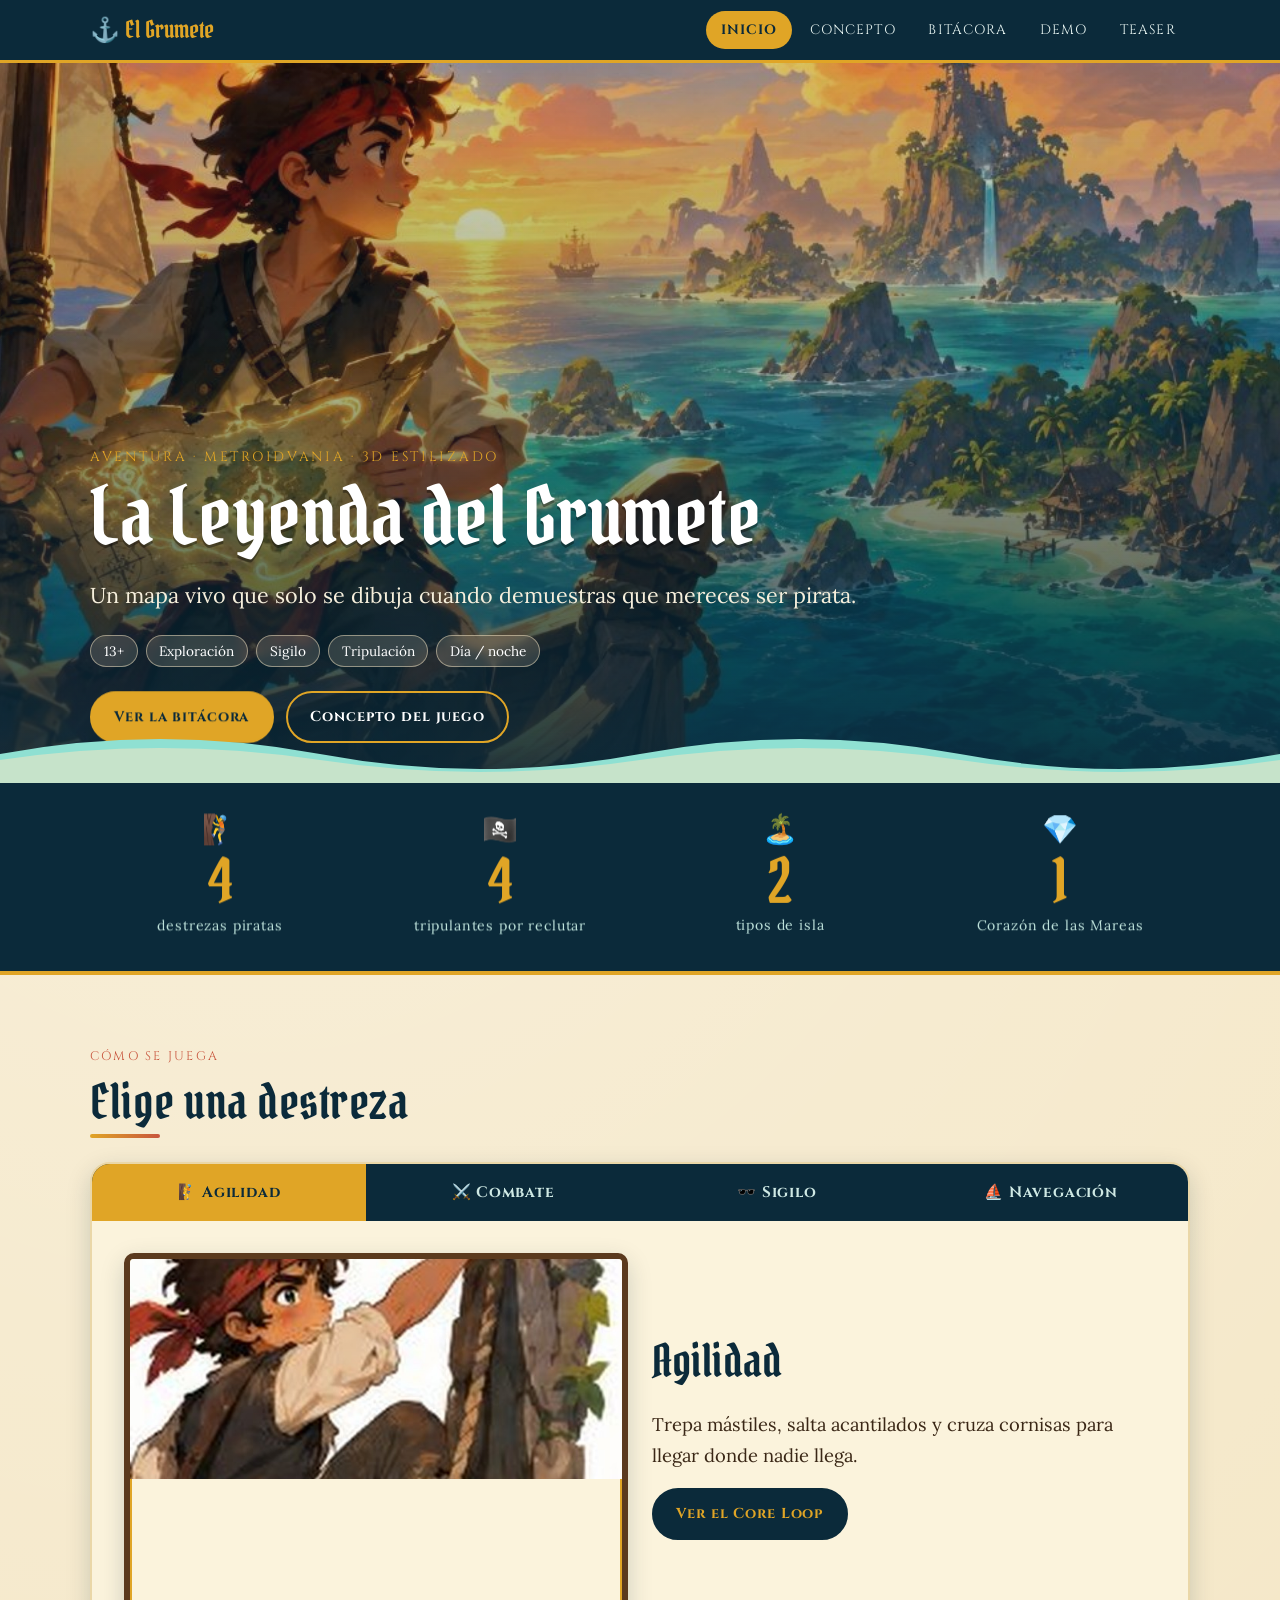
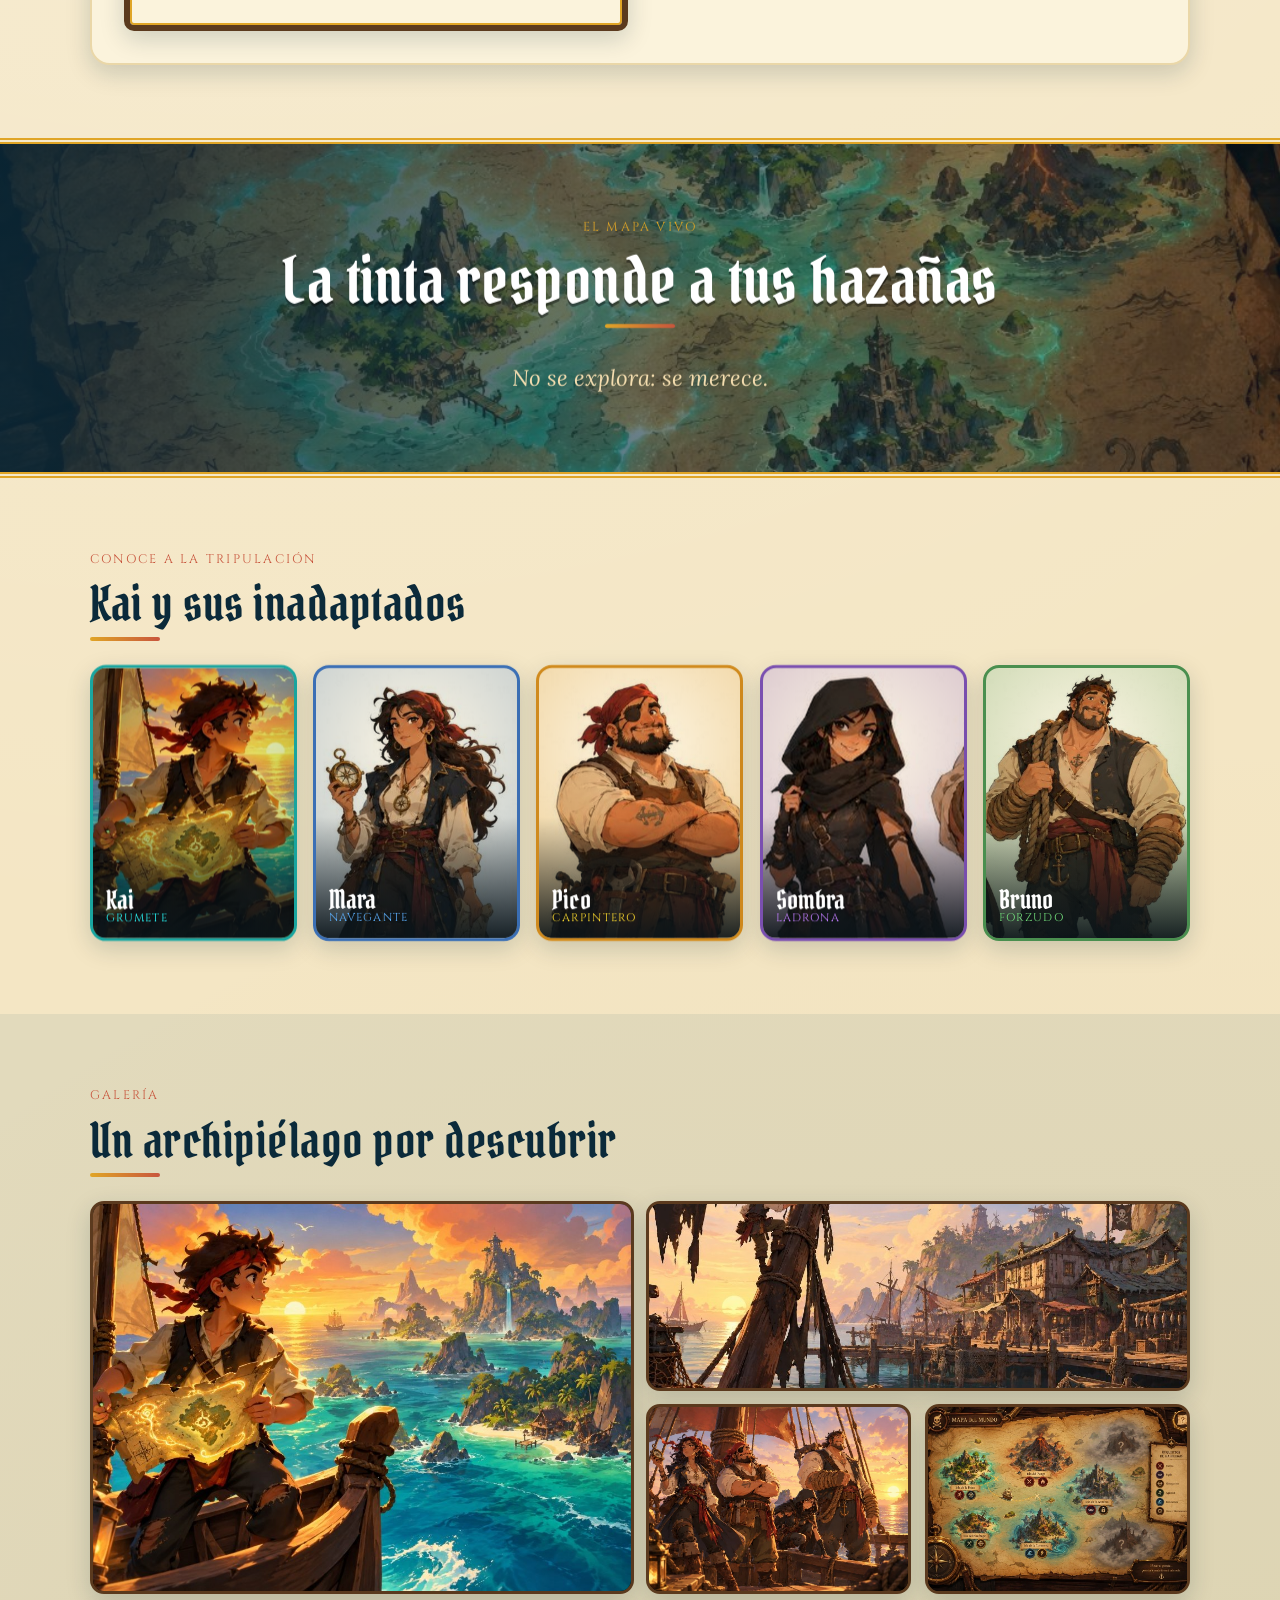
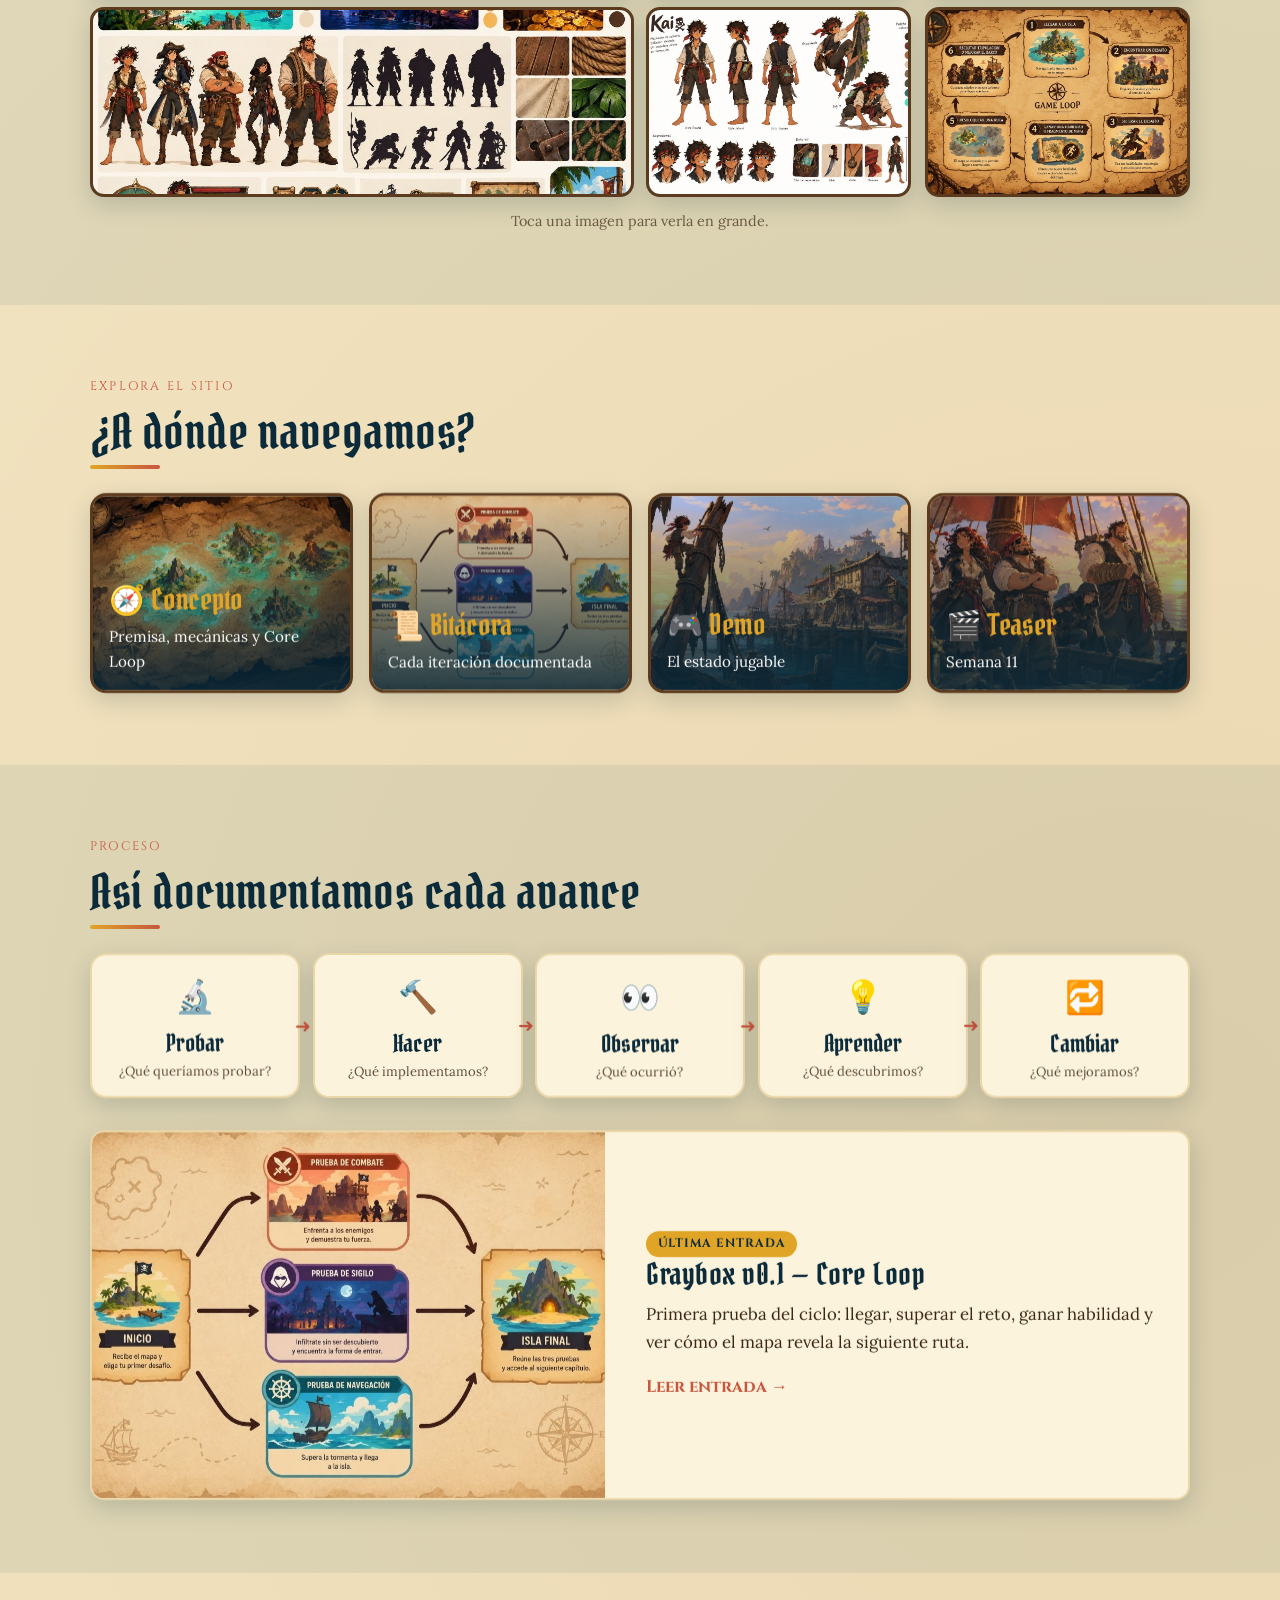
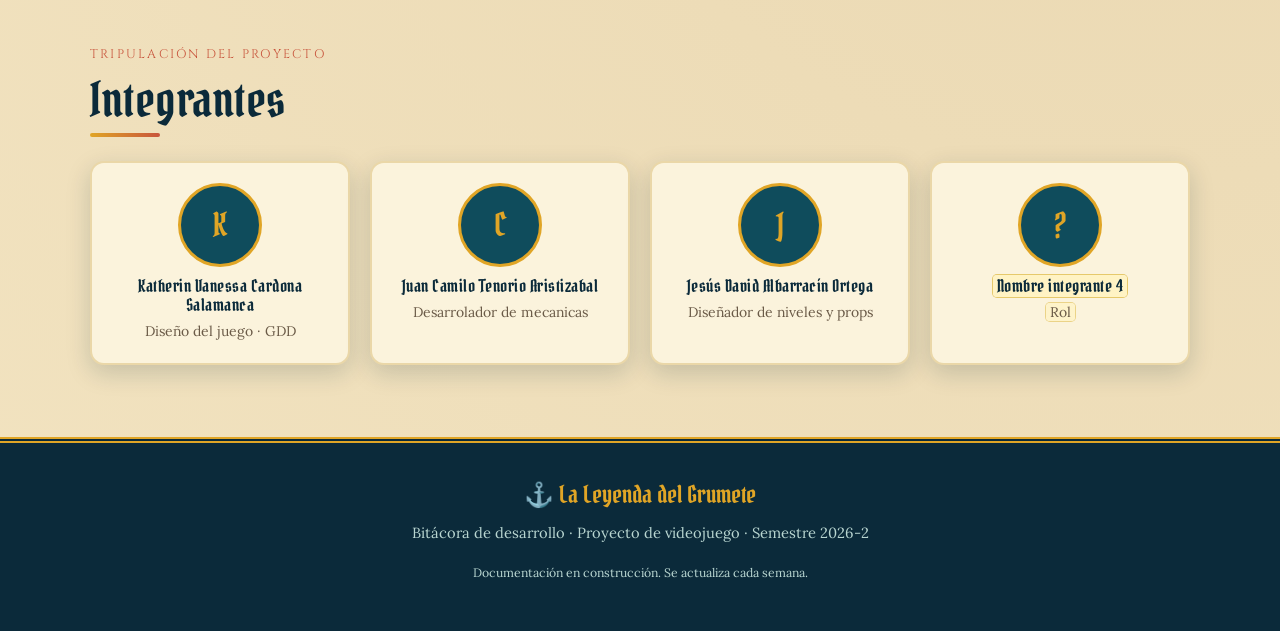
==== commit 7d897ff6: "AvanceS1" ====
--- a/grumete/index.html
+++ b/grumete/index.html
@@ -1,165 +1,233 @@
 <!doctype html>
 <html lang="es">
+
 <head>
-<meta charset="utf-8">
-<meta name="viewport" content="width=device-width,initial-scale=1">
-<title>Inicio · La Leyenda del Grumete</title>
-<meta name="description" content="La Leyenda del Grumete: aventura y metroidvania pirata donde un mapa vivo revela islas cuando Kai demuestra su destreza.">
-<meta name="theme-color" content="#0b2a3a">
-<meta property="og:title" content="La Leyenda del Grumete">
-<meta property="og:description" content="La Leyenda del Grumete: aventura y metroidvania pirata donde un mapa vivo revela islas cuando Kai demuestra su destreza.">
-<meta property="og:image" content="img/hero.jpg">
-<link rel="preconnect" href="https://fonts.googleapis.com">
-<link rel="preconnect" href="https://fonts.gstatic.com" crossorigin>
-<link href="https://fonts.googleapis.com/css2?family=Cinzel:wght@400;700&family=Lora:ital,wght@0,400;0,600;1,400&family=Pirata+One&display=swap" rel="stylesheet">
-<link rel="stylesheet" href="style.css">
+  <meta charset="utf-8">
+  <meta name="viewport" content="width=device-width,initial-scale=1">
+  <title>Inicio · La Leyenda del Grumete</title>
+  <meta name="description"
+    content="La Leyenda del Grumete: aventura y metroidvania pirata donde un mapa vivo revela islas cuando Kai demuestra su destreza.">
+  <meta name="theme-color" content="#0b2a3a">
+  <meta property="og:title" content="La Leyenda del Grumete">
+  <meta property="og:description"
+    content="La Leyenda del Grumete: aventura y metroidvania pirata donde un mapa vivo revela islas cuando Kai demuestra su destreza.">
+  <meta property="og:image" content="img/hero.jpg">
+  <link rel="preconnect" href="https://fonts.googleapis.com">
+  <link rel="preconnect" href="https://fonts.gstatic.com" crossorigin>
+  <link
+    href="https://fonts.googleapis.com/css2?family=Cinzel:wght@400;700&family=Lora:ital,wght@0,400;0,600;1,400&family=Pirata+One&display=swap"
+    rel="stylesheet">
+  <link rel="stylesheet" href="style.css">
 </head>
+
 <body>
-<a class="sr skip" href="#main">Saltar al contenido</a>
-<header class="nav">
-  <div class="wrap">
-    <a class="brand" href="index.html">⚓ El Grumete</a>
-    <button class="burger" aria-label="Abrir menú" aria-expanded="false" aria-controls="menu">☰</button>
-    <nav aria-label="Principal"><ul id="menu"><li><a href="index.html" aria-current="page">Inicio</a></li><li><a href="concepto.html">Concepto</a></li><li><a href="bitacora.html">Bitácora</a></li><li><a href="demo.html">Demo</a></li><li><a href="teaser.html">Teaser</a></li></ul></nav>
-  </div>
-</header>
-<main id="main">
-
-<section class="hero">
-  <img src="img/hero.jpg" alt="Kai, un joven grumete, mira un mapa mágico que brilla mientras navega entre islas al atardecer">
-  <div class="wrap">
-    <span class="kicker">Aventura · Metroidvania · 3D estilizado</span>
-    <h1>La Leyenda del Grumete</h1>
-    <p class="lead">Un mapa vivo que solo se dibuja cuando demuestras que mereces ser pirata.</p>
-    <ul class="tags"><li>13+</li><li>Exploración</li><li>Sigilo</li><li>Tripulación</li><li>Día / noche</li></ul>
-    <div class="btns">
-      <a class="btn primary" href="bitacora.html">Ver la bitácora</a>
-      <a class="btn ghost" href="concepto.html">Concepto del juego</a>
+  <a class="sr skip" href="#main">Saltar al contenido</a>
+  <header class="nav">
+    <div class="wrap">
+      <a class="brand" href="index.html">⚓ El Grumete</a>
+      <button class="burger" aria-label="Abrir menú" aria-expanded="false" aria-controls="menu">☰</button>
+      <nav aria-label="Principal">
+        <ul id="menu">
+          <li><a href="index.html" aria-current="page">Inicio</a></li>
+          <li><a href="concepto.html">Concepto</a></li>
+          <li><a href="bitacora.html">Bitácora</a></li>
+          <li><a href="demo.html">Demo</a></li>
+          <li><a href="teaser.html">Teaser</a></li>
+        </ul>
+      </nav>
     </div>
-  </div>
-</section>
-
-<section class="stats">
-  <div class="wrap grid g4">
-    <div class="stat reveal"><span class="icon">🧗</span><b data-count="4">0</b><small>destrezas piratas</small></div>
-    <div class="stat reveal"><span class="icon">🏴‍☠️</span><b data-count="4">0</b><small>tripulantes por reclutar</small></div>
-    <div class="stat reveal"><span class="icon">🏝️</span><b data-count="2">0</b><small>tipos de isla</small></div>
-    <div class="stat reveal"><span class="icon">💎</span><b data-count="1">0</b><small>Corazón de las Mareas</small></div>
-  </div>
-</section>
-
-<section class="block">
-  <div class="wrap">
-    <span class="eyebrow">Cómo se juega</span>
-    <h2>Elige una destreza</h2>
-    <div class="skills-tabs reveal">
-      <div class="tablist" role="tablist" aria-label="Destrezas de Kai">
-        <button role="tab" aria-selected="true" data-img="img/skill-agilidad.jpg" data-t="Agilidad" data-d="Trepa mástiles, salta acantilados y cruza cornisas para llegar donde nadie llega.">🧗 Agilidad</button>
-        <button role="tab" aria-selected="false" data-img="img/loop-3.jpg" data-t="Combate" data-d="Duelos de espada: lee al rival, bloquea y contraataca. Solo en islas libres.">⚔️ Combate</button>
-        <button role="tab" aria-selected="false" data-img="img/skill-sigilo.jpg" data-t="Sigilo" data-d="Escóndete en barriles y sombras. En las islas de la Corona nunca se pelea de frente.">🕶️ Sigilo</button>
-        <button role="tab" aria-selected="false" data-img="img/loop-1.jpg" data-t="Navegación" data-d="Toma el timón, sigue las corrientes y llega a la siguiente isla del mapa.">⛵ Navegación</button>
-      </div>
-      <div class="tabpanel" role="tabpanel">
-        <div class="tabimg frame"><img src="img/skill-agilidad.jpg" alt="Kai trepando"></div>
-        <div class="tabtext"><h3>Agilidad</h3><p>Trepa mástiles, salta acantilados y cruza cornisas para llegar donde nadie llega.</p><a class="btn dark" href="concepto.html#core-loop">Ver el Core Loop</a></div>
-      </div>
+  </header>
+  <main id="main">
+
+    <section class="hero">
+      <img src="img/hero.jpg"
+        alt="Kai, un joven grumete, mira un mapa mágico que brilla mientras navega entre islas al atardecer">
+      <div class="wrap">
+        <span class="kicker">Aventura · Metroidvania · 3D estilizado</span>
+        <h1>La Leyenda del Grumete</h1>
+        <p class="lead">Un mapa vivo que solo se dibuja cuando demuestras que mereces ser pirata.</p>
+        <ul class="tags">
+          <li>13+</li>
+          <li>Exploración</li>
+          <li>Sigilo</li>
+          <li>Tripulación</li>
+          <li>Día / noche</li>
+        </ul>
+        <div class="btns">
+          <a class="btn primary" href="bitacora.html">Ver la bitácora</a>
+          <a class="btn ghost" href="concepto.html">Concepto del juego</a>
+        </div>
+      </div>
+    </section>
+
+    <section class="stats">
+      <div class="wrap grid g4">
+        <div class="stat reveal"><span class="icon">🧗</span><b data-count="4">0</b><small>destrezas piratas</small>
+        </div>
+        <div class="stat reveal"><span class="icon">🏴‍☠️</span><b data-count="4">0</b><small>tripulantes por
+            reclutar</small></div>
+        <div class="stat reveal"><span class="icon">🏝️</span><b data-count="2">0</b><small>tipos de isla</small></div>
+        <div class="stat reveal"><span class="icon">💎</span><b data-count="1">0</b><small>Corazón de las Mareas</small>
+        </div>
+      </div>
+    </section>
+
+    <section class="block">
+      <div class="wrap">
+        <span class="eyebrow">Cómo se juega</span>
+        <h2>Elige una destreza</h2>
+        <div class="skills-tabs reveal">
+          <div class="tablist" role="tablist" aria-label="Destrezas de Kai">
+            <button role="tab" aria-selected="true" data-img="img/skill-agilidad.jpg" data-t="Agilidad"
+              data-d="Trepa mástiles, salta acantilados y cruza cornisas para llegar donde nadie llega.">🧗
+              Agilidad</button>
+            <button role="tab" aria-selected="false" data-img="img/loop-3.jpg" data-t="Combate"
+              data-d="Duelos de espada: lee al rival, bloquea y contraataca. Solo en islas libres.">⚔️ Combate</button>
+            <button role="tab" aria-selected="false" data-img="img/skill-sigilo.jpg" data-t="Sigilo"
+              data-d="Escóndete en barriles y sombras. En las islas de la Corona nunca se pelea de frente.">🕶️
+              Sigilo</button>
+            <button role="tab" aria-selected="false" data-img="img/loop-1.jpg" data-t="Navegación"
+              data-d="Toma el timón, sigue las corrientes y llega a la siguiente isla del mapa.">⛵ Navegación</button>
+          </div>
+          <div class="tabpanel" role="tabpanel">
+            <div class="tabimg frame"><img src="img/skill-agilidad.jpg" alt="Kai trepando"></div>
+            <div class="tabtext">
+              <h3>Agilidad</h3>
+              <p>Trepa mástiles, salta acantilados y cruza cornisas para llegar donde nadie llega.</p><a
+                class="btn dark" href="concepto.html#core-loop">Ver el Core Loop</a>
+            </div>
+          </div>
+        </div>
+      </div>
+    </section>
+
+    <section class="banner" data-parallax>
+      <img src="img/mapa-vivo.jpg" alt="" loading="lazy">
+      <div class="banner-in wrap reveal">
+        <span class="eyebrow" style="color:var(--oro)">El mapa vivo</span>
+        <h2>La tinta responde a tus hazañas</h2>
+        <p>No se explora: se merece.</p>
+      </div>
+    </section>
+
+    <section class="block">
+      <div class="wrap">
+        <span class="eyebrow">Conoce a la tripulación</span>
+        <h2>Kai y sus inadaptados</h2>
+        <div class="crew-strip">
+          <a class="crew-chip reveal" href="concepto.html#personajes" style="--c:#1aa6a0"><img src="img/char-kai.jpg"
+              alt="Kai" loading="lazy"><b>Kai</b><small>Grumete</small></a>
+          <a class="crew-chip reveal" href="concepto.html#personajes" style="--c:#3b6fb5"><img src="img/char-mara.jpg"
+              alt="Mara Nudos" loading="lazy"><b>Mara</b><small>Navegante</small></a>
+          <a class="crew-chip reveal" href="concepto.html#personajes" style="--c:#d08a1d"><img src="img/char-pico.jpg"
+              alt="Pico" loading="lazy"><b>Pico</b><small>Carpintero</small></a>
+          <a class="crew-chip reveal" href="concepto.html#personajes" style="--c:#7a4fb0"><img src="img/char-sombra.jpg"
+              alt="Sombra" loading="lazy"><b>Sombra</b><small>Ladrona</small></a>
+          <a class="crew-chip reveal" href="concepto.html#personajes" style="--c:#4a8f4f"><img src="img/char-bruno.jpg"
+              alt="Bruno" loading="lazy"><b>Bruno</b><small>Forzudo</small></a>
+        </div>
+      </div>
+    </section>
+
+    <section class="block" style="background:rgba(15,76,92,.08)">
+      <div class="wrap">
+        <span class="eyebrow">Galería</span>
+        <h2>Un archipiélago por descubrir</h2>
+        <div class="mosaic">
+          <button class="m m1 reveal" data-full="img/hero.jpg" data-cap="Kai y el mapa vivo"><img src="img/hero.jpg"
+              alt="Kai y el mapa vivo" loading="lazy"></button>
+          <button class="m m2 reveal" data-full="img/nivel1-escena.jpg" data-cap="Caleta Gris: el mástil roto"><img
+              src="img/nivel1-escena.jpg" alt="Caleta Gris" loading="lazy"></button>
+          <button class="m reveal" data-full="img/tripulacion-barco.jpg" data-cap="La tripulación a bordo"><img
+              src="img/tripulacion-barco.jpg" alt="Tripulación" loading="lazy"></button>
+          <button class="m reveal" data-full="img/mapa-mundo.jpg" data-cap="Pantalla del mapa del mundo"><img
+              src="img/mapa-mundo.jpg" alt="Mapa del mundo" loading="lazy"></button>
+          <button class="m m3 reveal" data-full="img/estilo.jpg"
+            data-cap="Moodboard: paleta, personajes y texturas"><img src="img/estilo.jpg" alt="Moodboard"
+              loading="lazy"></button>
+          <button class="m reveal" data-full="img/kai.jpg" data-cap="Hoja de personaje de Kai"><img src="img/kai.jpg"
+              alt="Kai" loading="lazy" style="object-position:20% 30%"></button>
+          <button class="m reveal" data-full="img/core-loop.jpg" data-cap="El Core Loop sobre el mapa"><img
+              src="img/core-loop.jpg" alt="Core Loop" loading="lazy"></button>
+        </div>
+        <p class="hint">Toca una imagen para verla en grande.</p>
+      </div>
+    </section>
+
+    <section class="block">
+      <div class="wrap">
+        <span class="eyebrow">Explora el sitio</span>
+        <h2>¿A dónde navegamos?</h2>
+        <div class="tiles">
+          <a class="tile reveal" href="concepto.html"><img src="img/mapa-vivo.jpg" alt="" loading="lazy"><span><b>🧭
+                Concepto</b>Premisa, mecánicas y Core Loop</span></a>
+          <a class="tile reveal" href="bitacora.html"><img src="img/nivel1-flujo.jpg" alt="" loading="lazy"><span><b>📜
+                Bitácora</b>Cada iteración documentada</span></a>
+          <a class="tile reveal" href="demo.html"><img src="img/nivel1-escena.jpg" alt="" loading="lazy"><span><b>🎮
+                Demo</b>El estado jugable</span></a>
+          <a class="tile reveal" href="teaser.html"><img src="img/tripulacion-barco.jpg" alt=""
+              loading="lazy"><span><b>🎬 Teaser</b>Semana 11</span></a>
+        </div>
+      </div>
+    </section>
+
+    <section class="block" style="background:rgba(15,76,92,.08)">
+      <div class="wrap">
+        <span class="eyebrow">Proceso</span>
+        <h2>Así documentamos cada avance</h2>
+        <ol class="cycle">
+          <li class="reveal"><span>🔬</span><b>Probar</b><small>¿Qué queríamos probar?</small></li>
+          <li class="reveal"><span>🔨</span><b>Hacer</b><small>¿Qué implementamos?</small></li>
+          <li class="reveal"><span>👀</span><b>Observar</b><small>¿Qué ocurrió?</small></li>
+          <li class="reveal"><span>💡</span><b>Aprender</b><small>¿Qué descubrimos?</small></li>
+          <li class="reveal"><span>🔁</span><b>Cambiar</b><small>¿Qué mejoramos?</small></li>
+        </ol>
+        <a class="card latest reveal" href="bitacora.html#v0-1">
+          <img src="img/nivel1-flujo.jpg" alt="" loading="lazy">
+          <div><span class="chip warn">Última entrada</span>
+            <h3>Graybox v0.1 — Core Loop</h3>
+            <p>Primera prueba del ciclo: llegar, superar el reto, ganar habilidad y ver cómo el mapa revela la siguiente
+              ruta.</p><span class="more">Leer entrada →</span>
+          </div>
+        </a>
+      </div>
+    </section>
+
+    <section class="block">
+      <div class="wrap">
+        <span class="eyebrow">Tripulación del proyecto</span>
+        <h2>Integrantes</h2>
+        <div class="grid g4">
+          <div class="card member reveal">
+            <div class="avatar">K</div>
+            <h4>Katherin Vanessa Cardona Salamanca</h4><small>Diseño del juego · GDD</small>
+          </div>
+          <div class="card member reveal">
+            <div class="avatar">C</div>
+            <h4>Juan Camilo Tenorio Aristizabal</h4><small>Desarrolador de mecanicas</small>
+          </div>
+          <div class="card member reveal">
+            <div class="avatar">J</div>
+            <h4>Jesús David Albarracín Ortega</h4><small>Diseñador de niveles y props</small>
+          </div>
+          <div class="card member reveal">
+            <div class="avatar">?</div>
+            <h4><span class="todo">Nombre integrante 4</span></h4><small><span class="todo">Rol</span></small>
+          </div>
+        </div>
+      </div>
+    </section>
+
+  </main>
+  <footer>
+    <div class="wrap">
+      <a class="brand" href="index.html">⚓ La Leyenda del Grumete</a>
+      <p>Bitácora de desarrollo · Proyecto de videojuego · Semestre 2026-2</p>
+      <p><small>Documentación en construcción. Se actualiza cada semana.</small></p>
     </div>
-  </div>
-</section>
-
-<section class="banner" data-parallax>
-  <img src="img/mapa-vivo.jpg" alt="" loading="lazy">
-  <div class="banner-in wrap reveal">
-    <span class="eyebrow" style="color:var(--oro)">El mapa vivo</span>
-    <h2>La tinta responde a tus hazañas</h2>
-    <p>No se explora: se merece.</p>
-  </div>
-</section>
-
-<section class="block">
-  <div class="wrap">
-    <span class="eyebrow">Conoce a la tripulación</span>
-    <h2>Kai y sus inadaptados</h2>
-    <div class="crew-strip">
-      <a class="crew-chip reveal" href="concepto.html#personajes" style="--c:#1aa6a0"><img src="img/char-kai.jpg" alt="Kai" loading="lazy"><b>Kai</b><small>Grumete</small></a>
-      <a class="crew-chip reveal" href="concepto.html#personajes" style="--c:#3b6fb5"><img src="img/char-mara.jpg" alt="Mara Nudos" loading="lazy"><b>Mara</b><small>Navegante</small></a>
-      <a class="crew-chip reveal" href="concepto.html#personajes" style="--c:#d08a1d"><img src="img/char-pico.jpg" alt="Pico" loading="lazy"><b>Pico</b><small>Carpintero</small></a>
-      <a class="crew-chip reveal" href="concepto.html#personajes" style="--c:#7a4fb0"><img src="img/char-sombra.jpg" alt="Sombra" loading="lazy"><b>Sombra</b><small>Ladrona</small></a>
-      <a class="crew-chip reveal" href="concepto.html#personajes" style="--c:#4a8f4f"><img src="img/char-bruno.jpg" alt="Bruno" loading="lazy"><b>Bruno</b><small>Forzudo</small></a>
-    </div>
-  </div>
-</section>
-
-<section class="block" style="background:rgba(15,76,92,.08)">
-  <div class="wrap">
-    <span class="eyebrow">Galería</span>
-    <h2>Un archipiélago por descubrir</h2>
-    <div class="mosaic">
-      <button class="m m1 reveal" data-full="img/hero.jpg" data-cap="Kai y el mapa vivo"><img src="img/hero.jpg" alt="Kai y el mapa vivo" loading="lazy"></button>
-      <button class="m m2 reveal" data-full="img/nivel1-escena.jpg" data-cap="Caleta Gris: el mástil roto"><img src="img/nivel1-escena.jpg" alt="Caleta Gris" loading="lazy"></button>
-      <button class="m reveal" data-full="img/tripulacion-barco.jpg" data-cap="La tripulación a bordo"><img src="img/tripulacion-barco.jpg" alt="Tripulación" loading="lazy"></button>
-      <button class="m reveal" data-full="img/mapa-mundo.jpg" data-cap="Pantalla del mapa del mundo"><img src="img/mapa-mundo.jpg" alt="Mapa del mundo" loading="lazy"></button>
-      <button class="m m3 reveal" data-full="img/estilo.jpg" data-cap="Moodboard: paleta, personajes y texturas"><img src="img/estilo.jpg" alt="Moodboard" loading="lazy"></button>
-      <button class="m reveal" data-full="img/kai.jpg" data-cap="Hoja de personaje de Kai"><img src="img/kai.jpg" alt="Kai" loading="lazy" style="object-position:20% 30%"></button>
-      <button class="m reveal" data-full="img/core-loop.jpg" data-cap="El Core Loop sobre el mapa"><img src="img/core-loop.jpg" alt="Core Loop" loading="lazy"></button>
-    </div>
-    <p class="hint">Toca una imagen para verla en grande.</p>
-  </div>
-</section>
-
-<section class="block">
-  <div class="wrap">
-    <span class="eyebrow">Explora el sitio</span>
-    <h2>¿A dónde navegamos?</h2>
-    <div class="tiles">
-      <a class="tile reveal" href="concepto.html"><img src="img/mapa-vivo.jpg" alt="" loading="lazy"><span><b>🧭 Concepto</b>Premisa, mecánicas y Core Loop</span></a>
-      <a class="tile reveal" href="bitacora.html"><img src="img/nivel1-flujo.jpg" alt="" loading="lazy"><span><b>📜 Bitácora</b>Cada iteración documentada</span></a>
-      <a class="tile reveal" href="demo.html"><img src="img/nivel1-escena.jpg" alt="" loading="lazy"><span><b>🎮 Demo</b>El estado jugable</span></a>
-      <a class="tile reveal" href="teaser.html"><img src="img/tripulacion-barco.jpg" alt="" loading="lazy"><span><b>🎬 Teaser</b>Semana 11</span></a>
-    </div>
-  </div>
-</section>
-
-<section class="block" style="background:rgba(15,76,92,.08)">
-  <div class="wrap">
-    <span class="eyebrow">Proceso</span>
-    <h2>Así documentamos cada avance</h2>
-    <ol class="cycle">
-      <li class="reveal"><span>🔬</span><b>Probar</b><small>¿Qué queríamos probar?</small></li>
-      <li class="reveal"><span>🔨</span><b>Hacer</b><small>¿Qué implementamos?</small></li>
-      <li class="reveal"><span>👀</span><b>Observar</b><small>¿Qué ocurrió?</small></li>
-      <li class="reveal"><span>💡</span><b>Aprender</b><small>¿Qué descubrimos?</small></li>
-      <li class="reveal"><span>🔁</span><b>Cambiar</b><small>¿Qué mejoramos?</small></li>
-    </ol>
-    <a class="card latest reveal" href="bitacora.html#v0-1">
-      <img src="img/nivel1-flujo.jpg" alt="" loading="lazy">
-      <div><span class="chip warn">Última entrada</span><h3>Graybox v0.1 — Core Loop</h3><p>Primera prueba del ciclo: llegar, superar el reto, ganar habilidad y ver cómo el mapa revela la siguiente ruta.</p><span class="more">Leer entrada →</span></div>
-    </a>
-  </div>
-</section>
-
-<section class="block">
-  <div class="wrap">
-    <span class="eyebrow">Tripulación del proyecto</span>
-    <h2>Integrantes</h2>
-    <div class="grid g4">
-      <div class="card member reveal"><div class="avatar">K</div><h4>Katherin Vanessa Cardona Salamanca</h4><small>Diseño del juego · GDD</small></div>
-      <div class="card member reveal"><div class="avatar">C</div><h4>Juan Camilo Tenorio Aristizabal</h4><small>Desarrolador de mecanicas</small></div>
-      <div class="card member reveal"><div class="avatar">?</div><h4><span class="todo">Nombre integrante 3</span></h4><small><span class="todo">Rol</span></small></div>
-      <div class="card member reveal"><div class="avatar">?</div><h4><span class="todo">Nombre integrante 4</span></h4><small><span class="todo">Rol</span></small></div>
-    </div>
-  </div>
-</section>
-
-</main>
-<footer>
-  <div class="wrap">
-    <a class="brand" href="index.html">⚓ La Leyenda del Grumete</a>
-    <p>Bitácora de desarrollo · Proyecto de videojuego · Semestre 2026-2</p>
-    <p><small>Documentación en construcción. Se actualiza cada semana.</small></p>
-  </div>
-</footer>
-<script src="js/anime.min.js" defer></script>
-<script src="app.js" defer></script>
+  </footer>
+  <script src="js/anime.min.js" defer></script>
+  <script src="app.js" defer></script>
 </body>
+
 </html>
--- a/grumete/style.css
+++ b/grumete/style.css
@@ -353,3 +353,24 @@
   .ink-dot,.glow{display:none}
 }
 .frame img{width:100%}
+
+/* --- CORRECCIÓN DE VIDEOS Y MARCOS --- */
+.frame {
+  background: var(--card) !important;
+  display: flex;
+  flex-direction: column;
+}
+
+.frame img,
+.frame video {
+  width: 100%;
+  height: 220px !important;
+  object-fit: cover;
+  display: block;
+  transition: transform .5s ease;
+}
+
+.frame:hover img,
+.frame:hover video {
+  transform: scale(1.05);
+}
